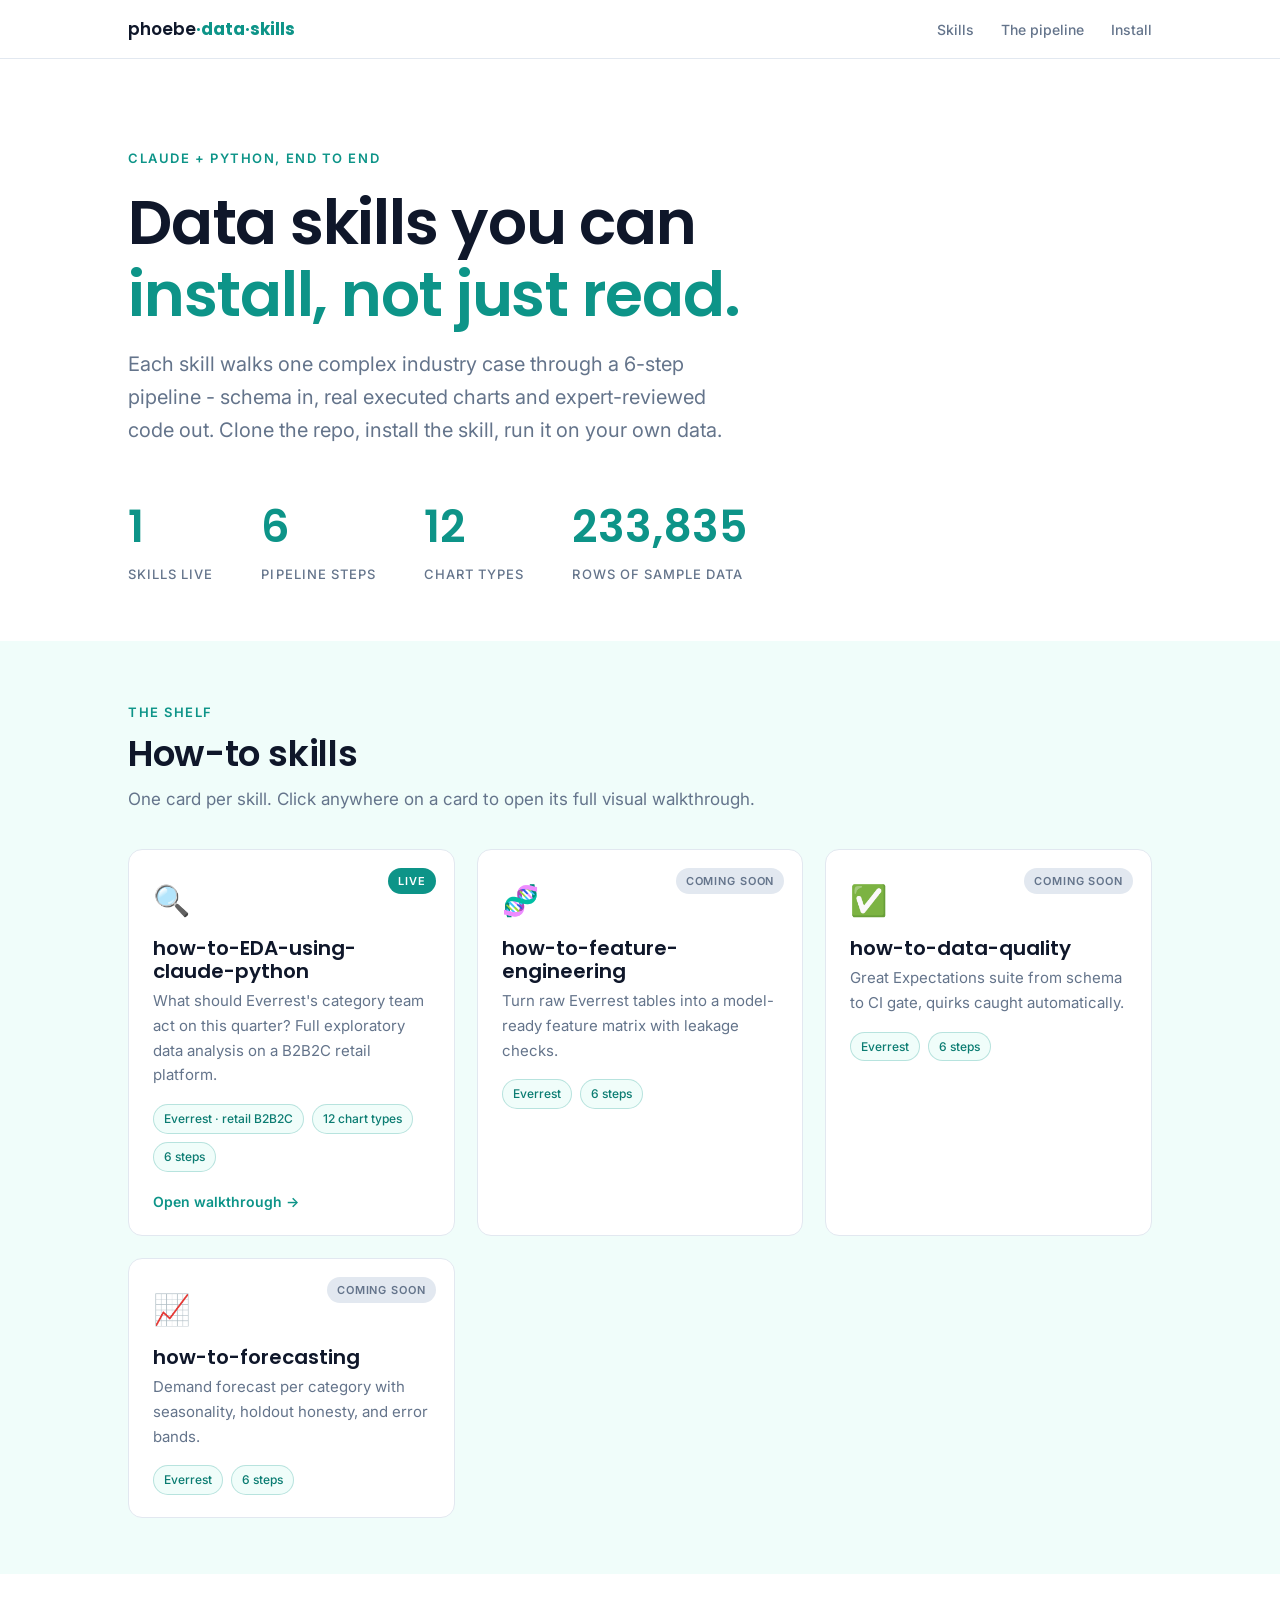
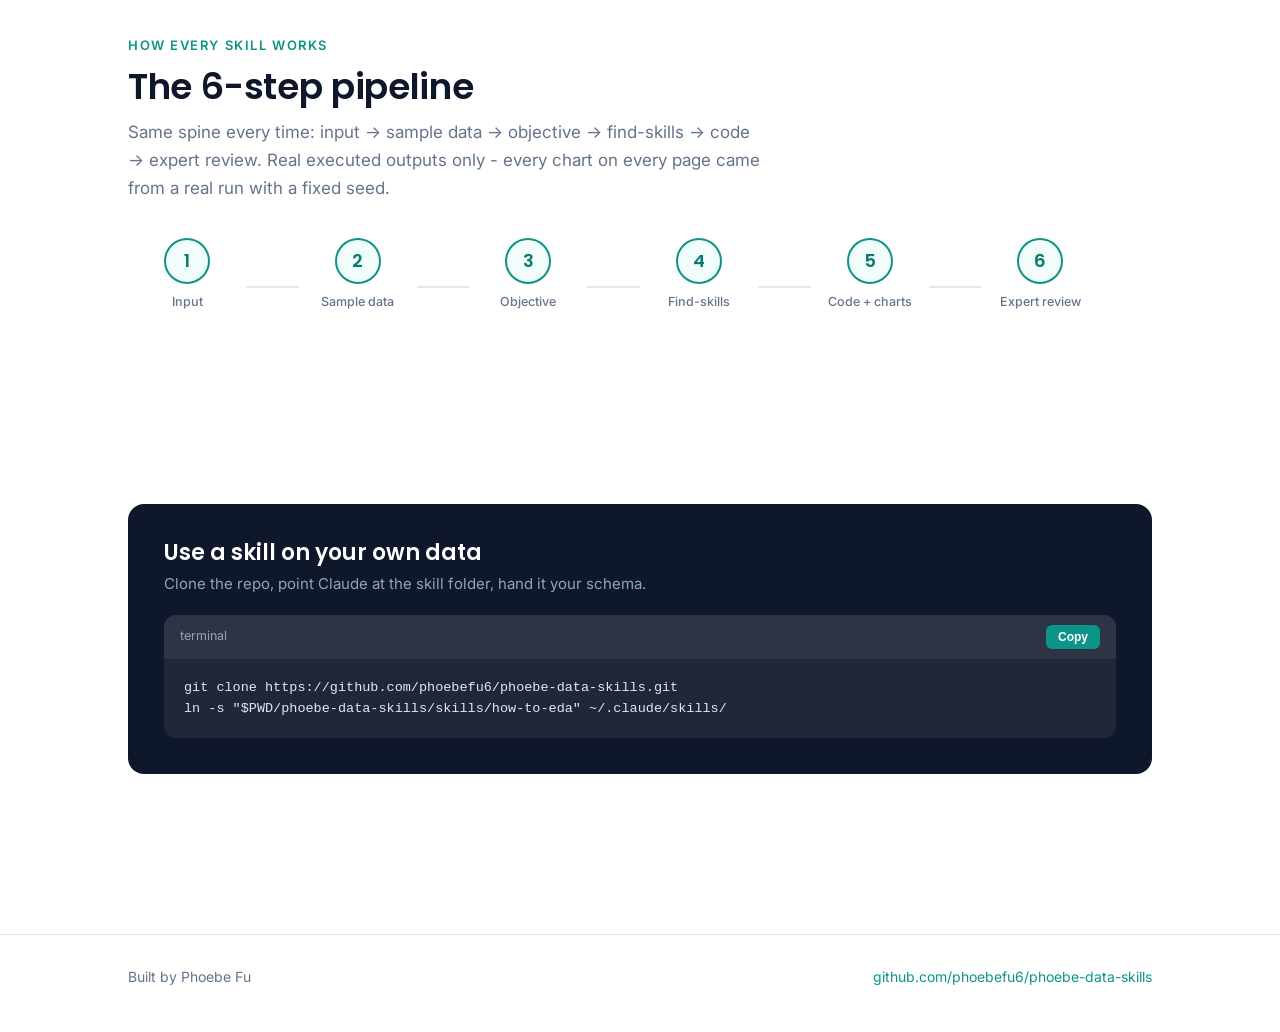
==== docs/index.html @ 4ee07aab "Mentor room stays private: Step 6 now an anonymous 5-agent expert-review panel (10yr+ data/insights/" ====
<!DOCTYPE html>
<html lang="en">
<head>
<meta charset="UTF-8">
<meta name="viewport" content="width=device-width, initial-scale=1.0">
<meta name="robots" content="noindex">
<title>Phoebe's Data Skills</title>
<link rel="preconnect" href="https://fonts.googleapis.com">
<link href="https://fonts.googleapis.com/css2?family=Poppins:wght@500;600&family=Inter:wght@400;500;600&display=swap" rel="stylesheet">
<link rel="stylesheet" href="assets/style.css">
</head>
<body>
<div class="progress"></div>
<header class="topbar">
  <div class="wrap">
    <div class="brand">phoebe<b>·data·skills</b></div>
    <nav>
      <a href="#skills">Skills</a>
      <a href="#pipeline">The pipeline</a>
      <a href="#install">Install</a>
    </nav>
  </div>
</header>

<section class="hero">
  <div class="wrap">
    <span class="kicker">Claude + Python, end to end</span>
    <h1>Data skills you can<br><span class="tealline">install, not just read.</span></h1>
    <p class="lede">Each skill walks one complex industry case through a 6-step pipeline - schema in, real executed charts and expert-reviewed code out. Clone the repo, install the skill, run it on your own data.</p>
    <div class="stats">
      <div class="stat"><div class="n num" data-count="1">0</div><div class="l">Skills live</div></div>
      <div class="stat"><div class="n num" data-count="6">0</div><div class="l">Pipeline steps</div></div>
      <div class="stat"><div class="n num" data-count="12">0</div><div class="l">Chart types</div></div>
      <div class="stat"><div class="n num" data-count="233835">0</div><div class="l">Rows of sample data</div></div>
    </div>
  </div>
</section>

<section class="section tinted" id="skills">
  <div class="wrap">
    <span class="sec-kicker">The shelf</span>
    <h2 class="sec-title">How-to skills</h2>
    <p class="sec-sub">One card per skill. Click anywhere on a card to open its full visual walkthrough.</p>
    <div class="card-grid">

      <a class="skill-card reveal" href="how-to-eda-using-claude-python/">
        <span class="status live">Live</span>
        <div class="emoji">🔍</div>
        <h3>how-to-EDA-using-claude-python</h3>
        <p class="obj">What should Everrest's category team act on this quarter? Full exploratory data analysis on a B2B2C retail platform.</p>
        <div class="chiprow">
          <span class="chip">Everrest · retail B2B2C</span>
          <span class="chip">12 chart types</span>
          <span class="chip">6 steps</span>
        </div>
        <div class="go">Open walkthrough →</div>
      </a>

      <div class="skill-card soon reveal">
        <span class="status soon">Coming soon</span>
        <div class="emoji">🧬</div>
        <h3>how-to-feature-engineering</h3>
        <p class="obj">Turn raw Everrest tables into a model-ready feature matrix with leakage checks.</p>
        <div class="chiprow"><span class="chip">Everrest</span><span class="chip">6 steps</span></div>
      </div>

      <div class="skill-card soon reveal">
        <span class="status soon">Coming soon</span>
        <div class="emoji">✅</div>
        <h3>how-to-data-quality</h3>
        <p class="obj">Great Expectations suite from schema to CI gate, quirks caught automatically.</p>
        <div class="chiprow"><span class="chip">Everrest</span><span class="chip">6 steps</span></div>
      </div>

      <div class="skill-card soon reveal">
        <span class="status soon">Coming soon</span>
        <div class="emoji">📈</div>
        <h3>how-to-forecasting</h3>
        <p class="obj">Demand forecast per category with seasonality, holdout honesty, and error bands.</p>
        <div class="chiprow"><span class="chip">Everrest</span><span class="chip">6 steps</span></div>
      </div>

    </div>
  </div>
</section>

<section class="section" id="pipeline">
  <div class="wrap">
    <span class="sec-kicker">How every skill works</span>
    <h2 class="sec-title">The 6-step pipeline</h2>
    <p class="sec-sub">Same spine every time: input → sample data → objective → find-skills → code → expert review. Real executed outputs only - every chart on every page came from a real run with a fixed seed.</p>
    <div class="rail" style="margin-top:36px">
      <div class="rail-step"><div class="rail-node"><div class="rail-circle">1</div><div class="rail-label">Input</div></div><div class="rail-connector"></div></div>
      <div class="rail-step"><div class="rail-node"><div class="rail-circle">2</div><div class="rail-label">Sample data</div></div><div class="rail-connector"></div></div>
      <div class="rail-step"><div class="rail-node"><div class="rail-circle">3</div><div class="rail-label">Objective</div></div><div class="rail-connector"></div></div>
      <div class="rail-step"><div class="rail-node"><div class="rail-circle">4</div><div class="rail-label">Find-skills</div></div><div class="rail-connector"></div></div>
      <div class="rail-step"><div class="rail-node"><div class="rail-circle">5</div><div class="rail-label">Code + charts</div></div><div class="rail-connector"></div></div>
      <div class="rail-step"><div class="rail-node"><div class="rail-circle">6</div><div class="rail-label">Expert review</div></div></div>
    </div>
  </div>
</section>

<section class="section" id="install">
  <div class="wrap">
    <div class="install">
      <h3>Use a skill on your own data</h3>
      <p>Clone the repo, point Claude at the skill folder, hand it your schema.</p>
      <div class="code-card">
        <div class="code-head"><span>terminal</span><button class="copy-btn">Copy</button></div>
        <pre>git clone https://github.com/phoebefu6/phoebe-data-skills.git
ln -s "$PWD/phoebe-data-skills/skills/how-to-eda" ~/.claude/skills/</pre>
      </div>
    </div>
  </div>
</section>

<footer>
  <div class="wrap">
    <span>Built by Phoebe Fu</span>
    <span><a href="https://github.com/phoebefu6/phoebe-data-skills">github.com/phoebefu6/phoebe-data-skills</a></span>
  </div>
</footer>
<script src="assets/app.js"></script>
</body>
</html>
---- docs/assets/style.css ----
/* phoebe-data-skills - Steel teal outfit (flat magazine, design.md constitution) */
:root {
  --accent: #0D9488;
  --accent-dark: #0B7C72;
  --ink: #0F172A;
  --tint: #F0FDFA;
  --highlight: #38BDF8;
  --paper: #FFFFFF;
  --hairline: #E2E8F0;
  --muted: #64748B;
}
* { margin: 0; padding: 0; box-sizing: border-box; }
html { scroll-behavior: smooth; }
body {
  font-family: 'Inter', -apple-system, sans-serif;
  font-size: 17px; line-height: 1.65;
  color: var(--ink); background: var(--paper);
}
h1, h2, h3, .display { font-family: 'Poppins', 'Inter', sans-serif; font-weight: 600; line-height: 1.15; }
.num { font-variant-numeric: tabular-nums; }
a { color: var(--accent); text-decoration: none; }
.wrap { max-width: 1080px; margin: 0 auto; padding: 0 28px; }

/* ---------- top bar ---------- */
.topbar {
  position: sticky; top: 0; z-index: 50;
  background: rgba(255,255,255,.92); backdrop-filter: blur(8px);
  border-bottom: 1px solid var(--hairline);
}
.topbar .wrap { display: flex; align-items: center; justify-content: space-between; height: 58px; }
.brand { font-family: 'Poppins'; font-weight: 600; font-size: 17px; color: var(--ink); }
.brand b { color: var(--accent); }
.topbar nav a { font-size: 14px; font-weight: 500; color: var(--muted); margin-left: 22px; }
.topbar nav a:hover { color: var(--accent); }

/* reading progress */
.progress { position: fixed; top: 0; left: 0; height: 3px; background: var(--accent); width: 0; z-index: 60; }

/* ---------- hero ---------- */
.hero { padding: 84px 0 56px; }
.hero .kicker {
  display: inline-block; font-size: 13px; font-weight: 600; letter-spacing: .12em;
  text-transform: uppercase; color: var(--accent); margin-bottom: 18px;
}
.hero h1 { font-size: clamp(38px, 6vw, 62px); letter-spacing: -.02em; }
.hero h1 .tealline { color: var(--accent); }
.hero p.lede { font-size: 20px; color: var(--muted); max-width: 620px; margin-top: 18px; }
.stats { display: flex; gap: 48px; margin-top: 44px; flex-wrap: wrap; }
.stat .n { font-family: 'Poppins'; font-size: 44px; font-weight: 600; color: var(--accent); font-variant-numeric: tabular-nums; }
.stat .l { font-size: 13px; font-weight: 500; color: var(--muted); text-transform: uppercase; letter-spacing: .08em; }

/* ---------- section headers ---------- */
.section { padding: 56px 0; }
.section.tinted { background: var(--tint); }
.sec-kicker { font-size: 13px; font-weight: 600; letter-spacing: .12em; text-transform: uppercase; color: var(--accent); }
.sec-title { font-size: clamp(26px, 3.4vw, 36px); margin-top: 8px; letter-spacing: -.01em; }
.sec-sub { color: var(--muted); margin-top: 10px; max-width: 640px; }

/* ---------- skill card grid (homepage) ---------- */
.card-grid { display: grid; grid-template-columns: repeat(auto-fill, minmax(300px, 1fr)); gap: 22px; margin-top: 36px; }
a.skill-card, .skill-card {
  display: block; position: relative; border: 1px solid var(--hairline); border-radius: 14px;
  padding: 26px 24px 22px; background: var(--paper); color: var(--ink);
  transition: transform .18s ease, box-shadow .18s ease, border-color .18s ease;
}
a.skill-card:hover { transform: translateY(-4px); box-shadow: 0 14px 34px rgba(13,148,136,.14); border-color: var(--accent); }
.skill-card .emoji { font-size: 30px; }
.skill-card h3 { font-size: 20px; margin-top: 12px; }
.skill-card .obj { font-size: 15px; color: var(--muted); margin-top: 6px; min-height: 44px; }
.chiprow { display: flex; flex-wrap: wrap; gap: 8px; margin-top: 16px; }
.chip {
  font-size: 12px; font-weight: 500; padding: 4px 10px; border-radius: 999px;
  background: var(--tint); color: var(--accent-dark); border: 1px solid rgba(13,148,136,.25);
}
.status { position: absolute; top: 18px; right: 18px; font-size: 11px; font-weight: 600; letter-spacing: .08em; text-transform: uppercase; padding: 4px 10px; border-radius: 999px; }
.status.live { background: var(--accent); color: #fff; }
.status.soon { background: var(--hairline); color: var(--muted); }
.skill-card.soon { opacity: .62; }
.skill-card .go { margin-top: 18px; font-size: 14px; font-weight: 600; color: var(--accent); }

/* ---------- pipeline rail (skill page) ---------- */
.rail { display: flex; align-items: flex-start; gap: 0; margin: 40px 0 8px; overflow-x: auto; padding-bottom: 8px; }
.rail-step { display: flex; align-items: center; flex: 1; min-width: 118px; }
.rail-node { text-align: center; flex-shrink: 0; width: 118px; }
.rail-node a { display: block; color: var(--ink); }
.rail-circle {
  width: 46px; height: 46px; border-radius: 50%; margin: 0 auto;
  display: flex; align-items: center; justify-content: center;
  font-family: 'Poppins'; font-weight: 600; font-size: 18px;
  background: var(--tint); color: var(--accent-dark); border: 2px solid var(--accent);
  transition: background .15s, color .15s;
}
.rail-node a:hover .rail-circle, .rail-node.active .rail-circle { background: var(--accent); color: #fff; }
.rail-label { font-size: 12.5px; font-weight: 500; color: var(--muted); margin-top: 8px; }
.rail-connector { flex: 1; height: 2px; background: var(--hairline); margin-top: 23px; min-width: 14px; }

/* ---------- step sections ---------- */
.step-section { position: relative; padding: 64px 0 56px; border-top: 1px solid var(--hairline); }
.step-ghost {
  position: absolute; top: 26px; right: 0; font-family: 'Poppins'; font-weight: 600;
  font-size: clamp(90px, 14vw, 170px); line-height: 1; color: var(--tint);
  -webkit-text-stroke: 1px rgba(13,148,136,.18); user-select: none; pointer-events: none;
}
.step-tag { font-size: 13px; font-weight: 600; letter-spacing: .12em; text-transform: uppercase; color: var(--accent); }
.step-title { font-size: clamp(24px, 3vw, 32px); margin-top: 6px; }
.step-body { margin-top: 16px; max-width: 680px; color: var(--ink); }

/* schema table cards */
.tbl-grid { display: grid; grid-template-columns: repeat(auto-fill, minmax(240px, 1fr)); gap: 16px; margin-top: 28px; }
.tbl-card { border: 1px solid var(--hairline); border-radius: 12px; overflow: hidden; background: var(--paper); }
.tbl-card .tbl-name { background: var(--ink); color: #fff; font-family: 'Poppins'; font-size: 14px; font-weight: 500; padding: 10px 14px; }
.tbl-card .tbl-name .cnt { color: var(--highlight); font-variant-numeric: tabular-nums; float: right; font-family: 'Inter'; }
.tbl-card ul { list-style: none; padding: 10px 14px; font-size: 13.5px; color: var(--muted); }
.tbl-card li { padding: 3px 0; }
.tbl-card li b { color: var(--ink); font-weight: 500; }

/* code blocks */
.code-card { position: relative; background: var(--ink); border-radius: 12px; margin-top: 24px; overflow: hidden; }
.code-card .code-head { display: flex; justify-content: space-between; align-items: center; padding: 10px 16px; background: rgba(255,255,255,.06); color: #94A3B8; font-size: 12.5px; font-family: 'Inter'; }
.code-card .copy-btn { background: var(--accent); color: #fff; border: 0; border-radius: 6px; font-size: 12px; font-weight: 600; padding: 5px 12px; cursor: pointer; }
.code-card pre { padding: 18px 20px; overflow-x: auto; color: #E2E8F0; font-size: 13.5px; line-height: 1.6; font-family: 'SF Mono', Menlo, monospace; }
.code-card .c-comment { color: #64748B; } .code-card .c-str { color: #7DD3FC; } .code-card .c-kw { color: #5EEAD4; }

/* quirk / spotlight cards */
.quirk-grid { display: grid; grid-template-columns: repeat(auto-fill, minmax(220px, 1fr)); gap: 14px; margin-top: 26px; }
.quirk { border-left: 4px solid var(--highlight); background: var(--tint); border-radius: 0 10px 10px 0; padding: 14px 16px; }
.quirk b { font-size: 14.5px; display: block; }
.quirk span { font-size: 13px; color: var(--muted); }

/* objective banner */
.objective-banner { background: var(--ink); color: #fff; border-radius: 14px; padding: 30px 32px; margin-top: 26px; }
.objective-banner .q { font-family: 'Poppins'; font-size: clamp(19px, 2.4vw, 24px); font-weight: 500; }
.objective-banner .q em { color: var(--highlight); font-style: normal; }
.subq { list-style: none; margin-top: 22px; }
.subq li { padding: 8px 0 8px 34px; position: relative; font-size: 15px; color: #CBD5E1; border-top: 1px solid rgba(255,255,255,.08); }
.subq li::before { content: '→'; position: absolute; left: 6px; color: var(--accent); font-weight: 600; }

/* toolbox cards */
.tool-grid { display: grid; grid-template-columns: repeat(auto-fill, minmax(250px, 1fr)); gap: 16px; margin-top: 28px; }
.tool-card { border: 1px solid var(--hairline); border-radius: 12px; padding: 18px 18px 16px; background: var(--paper); }
.tool-card .t-kind { font-size: 11px; font-weight: 600; text-transform: uppercase; letter-spacing: .08em; color: var(--highlight); }
.tool-card h4 { font-size: 16px; margin-top: 6px; }
.tool-card p { font-size: 13.5px; color: var(--muted); margin-top: 6px; }

/* chart gallery */
.chart-grid { display: grid; grid-template-columns: repeat(auto-fill, minmax(320px, 1fr)); gap: 20px; margin-top: 28px; }
.chart-card { border: 1px solid var(--hairline); border-radius: 12px; overflow: hidden; background: var(--paper); }
.chart-card .ph { aspect-ratio: 16/10; background: repeating-linear-gradient(45deg, var(--tint), var(--tint) 12px, #fff 12px, #fff 24px); display: flex; align-items: center; justify-content: center; color: var(--accent-dark); font-size: 13px; font-weight: 500; }
.chart-card img { width: 100%; display: block; cursor: zoom-in; }
.chart-card .cap { padding: 12px 16px; font-size: 13.5px; color: var(--muted); border-top: 1px solid var(--hairline); }
.chart-card .cap b { color: var(--ink); }

/* caught scoreboard */
.caught { margin-top: 34px; border: 1px solid var(--hairline); border-radius: 12px; overflow: hidden; }
.caught table { width: 100%; border-collapse: collapse; font-size: 14px; }
.caught th { background: var(--tint); text-align: left; padding: 10px 16px; font-size: 12px; text-transform: uppercase; letter-spacing: .07em; color: var(--accent-dark); }
.caught td { padding: 10px 16px; border-top: 1px solid var(--hairline); }
.caught .ok { color: var(--accent); font-weight: 600; }

/* mentor panel */
.mentor-grid { display: grid; grid-template-columns: repeat(auto-fill, minmax(240px, 1fr)); gap: 16px; margin-top: 28px; }
.mentor-card { border: 1px solid var(--hairline); border-radius: 12px; padding: 20px; background: var(--paper); }
.mentor-card .m-name { font-family: 'Poppins'; font-weight: 600; font-size: 15px; }
.mentor-card .m-lens { font-size: 12px; color: var(--highlight); font-weight: 600; text-transform: uppercase; letter-spacing: .06em; }
.mentor-card p { font-size: 13.5px; color: var(--muted); margin-top: 10px; }
.mentor-card .m-fix { margin-top: 12px; font-size: 13px; background: var(--tint); border-radius: 8px; padding: 8px 12px; color: var(--accent-dark); }

/* install strip */
.install { background: var(--ink); color: #fff; border-radius: 16px; padding: 36px; margin: 64px 0; }
.install h3 { font-size: 22px; } .install p { color: #94A3B8; font-size: 15px; margin-top: 6px; }
.install .code-card { margin-top: 18px; background: rgba(255,255,255,.07); }

/* footer */
footer { border-top: 1px solid var(--hairline); padding: 30px 0 44px; margin-top: 40px; }
footer .wrap { display: flex; justify-content: space-between; flex-wrap: wrap; gap: 12px; font-size: 14px; color: var(--muted); }

/* reveal */
.reveal { opacity: 0; transform: translateY(18px); transition: opacity .5s ease, transform .5s ease; }
.reveal.in { opacity: 1; transform: none; }

@media (max-width: 640px) {
  .stats { gap: 28px; }
  .step-ghost { font-size: 84px; }
  .rail { justify-content: flex-start; }
}
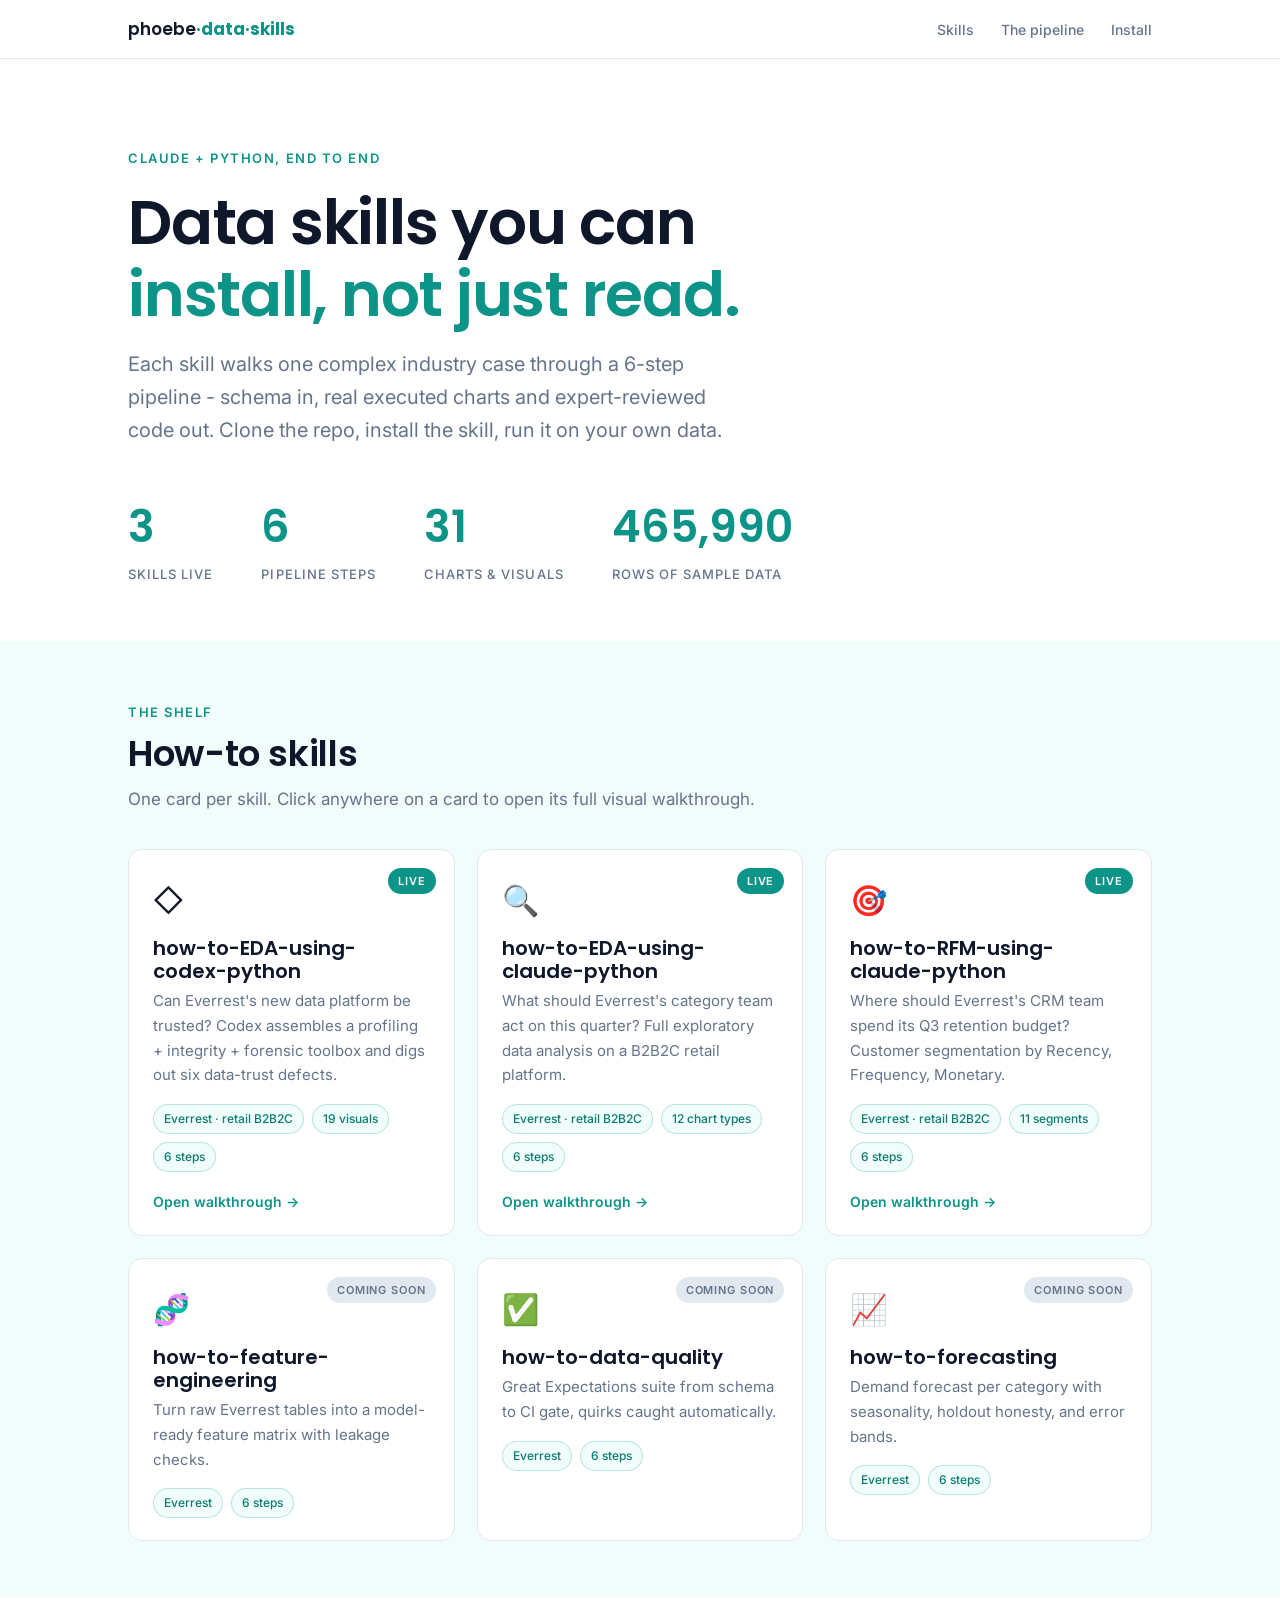
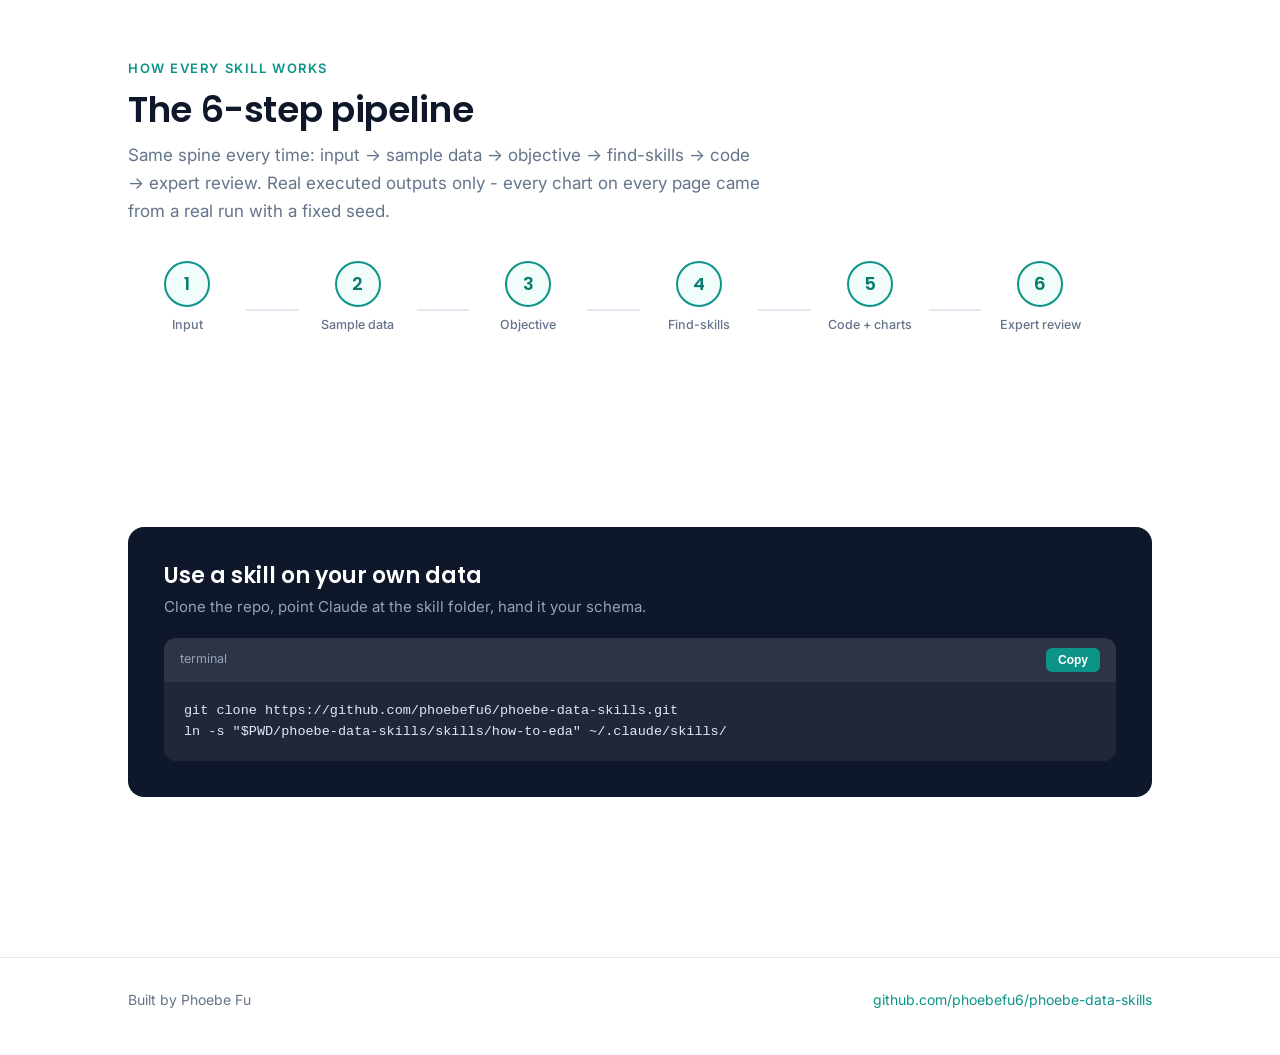
==== commit 620352ee: "Add how-to-EDA-using-codex-python (trust-first EDA sibling) + publish RFM page New skill: how-to-eda" ====
--- a/docs/index.html
+++ b/docs/index.html
@@ -28,10 +28,10 @@
     <h1>Data skills you can<br><span class="tealline">install, not just read.</span></h1>
     <p class="lede">Each skill walks one complex industry case through a 6-step pipeline - schema in, real executed charts and expert-reviewed code out. Clone the repo, install the skill, run it on your own data.</p>
     <div class="stats">
-      <div class="stat"><div class="n num" data-count="1">0</div><div class="l">Skills live</div></div>
+      <div class="stat"><div class="n num" data-count="3">0</div><div class="l">Skills live</div></div>
       <div class="stat"><div class="n num" data-count="6">0</div><div class="l">Pipeline steps</div></div>
-      <div class="stat"><div class="n num" data-count="12">0</div><div class="l">Chart types</div></div>
-      <div class="stat"><div class="n num" data-count="233835">0</div><div class="l">Rows of sample data</div></div>
+      <div class="stat"><div class="n num" data-count="31">0</div><div class="l">Charts &amp; visuals</div></div>
+      <div class="stat"><div class="n num" data-count="465990">0</div><div class="l">Rows of sample data</div></div>
     </div>
   </div>
 </section>
@@ -43,6 +43,19 @@
     <p class="sec-sub">One card per skill. Click anywhere on a card to open its full visual walkthrough.</p>
     <div class="card-grid">
 
+      <a class="skill-card reveal" href="how-to-eda-using-codex-python/">
+        <span class="status live">Live</span>
+        <div class="emoji">◇</div>
+        <h3>how-to-EDA-using-codex-python</h3>
+        <p class="obj">Can Everrest's new data platform be trusted? Codex assembles a profiling + integrity + forensic toolbox and digs out six data-trust defects.</p>
+        <div class="chiprow">
+          <span class="chip">Everrest · retail B2B2C</span>
+          <span class="chip">19 visuals</span>
+          <span class="chip">6 steps</span>
+        </div>
+        <div class="go">Open walkthrough →</div>
+      </a>
+
       <a class="skill-card reveal" href="how-to-eda-using-claude-python/">
         <span class="status live">Live</span>
         <div class="emoji">🔍</div>
@@ -51,6 +64,19 @@
         <div class="chiprow">
           <span class="chip">Everrest · retail B2B2C</span>
           <span class="chip">12 chart types</span>
+          <span class="chip">6 steps</span>
+        </div>
+        <div class="go">Open walkthrough →</div>
+      </a>
+
+      <a class="skill-card reveal" href="how-to-rfm-using-claude-python/">
+        <span class="status live">Live</span>
+        <div class="emoji">🎯</div>
+        <h3>how-to-RFM-using-claude-python</h3>
+        <p class="obj">Where should Everrest's CRM team spend its Q3 retention budget? Customer segmentation by Recency, Frequency, Monetary.</p>
+        <div class="chiprow">
+          <span class="chip">Everrest · retail B2B2C</span>
+          <span class="chip">11 segments</span>
           <span class="chip">6 steps</span>
         </div>
         <div class="go">Open walkthrough →</div>
--- a/docs/assets/style.css
+++ b/docs/assets/style.css
@@ -142,6 +142,22 @@
 .tool-card h4 { font-size: 16px; margin-top: 6px; }
 .tool-card p { font-size: 13.5px; color: var(--muted); margin-top: 6px; }
 
+/* code-link band - one-click to the real files on GitHub */
+.codelinks { display: flex; flex-wrap: wrap; gap: 12px; margin-top: 26px; align-items: center; }
+.codelinks .cl-label { font-size: 13px; font-weight: 600; color: var(--ink); margin-right: 4px; }
+a.cl-btn {
+  display: inline-flex; align-items: center; gap: 8px;
+  font-size: 13.5px; font-weight: 600; padding: 9px 16px; border-radius: 8px;
+  background: var(--accent); color: #fff; border: 1px solid var(--accent);
+  transition: background .15s, transform .15s;
+}
+a.cl-btn:hover { background: var(--accent-dark); transform: translateY(-1px); }
+a.cl-btn.ghost { background: var(--paper); color: var(--accent-dark); }
+a.cl-btn.ghost:hover { background: var(--tint); }
+a.cl-btn .gh { font-size: 15px; }
+.code-card .code-head a { color: var(--highlight); font-weight: 600; }
+.code-card .code-head a:hover { text-decoration: underline; }
+
 /* chart gallery */
 .chart-grid { display: grid; grid-template-columns: repeat(auto-fill, minmax(320px, 1fr)); gap: 20px; margin-top: 28px; }
 .chart-card { border: 1px solid var(--hairline); border-radius: 12px; overflow: hidden; background: var(--paper); }
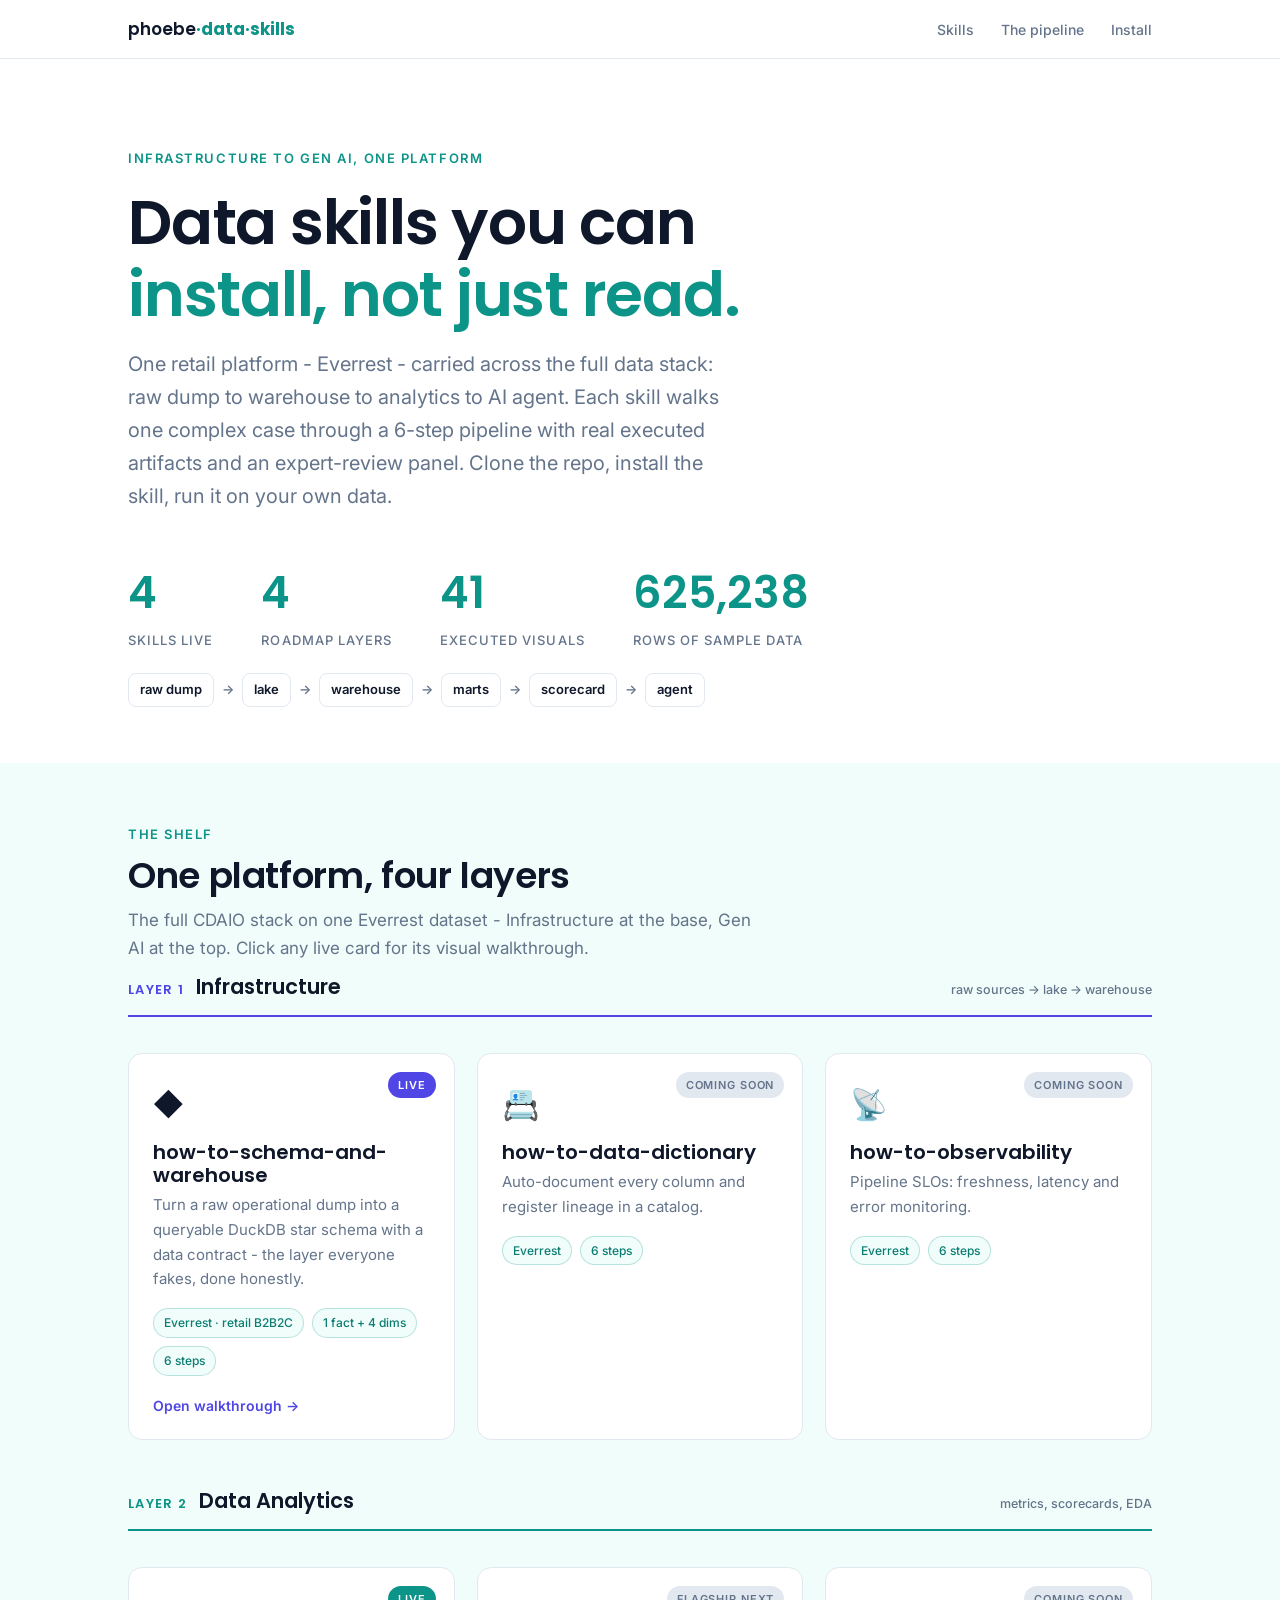
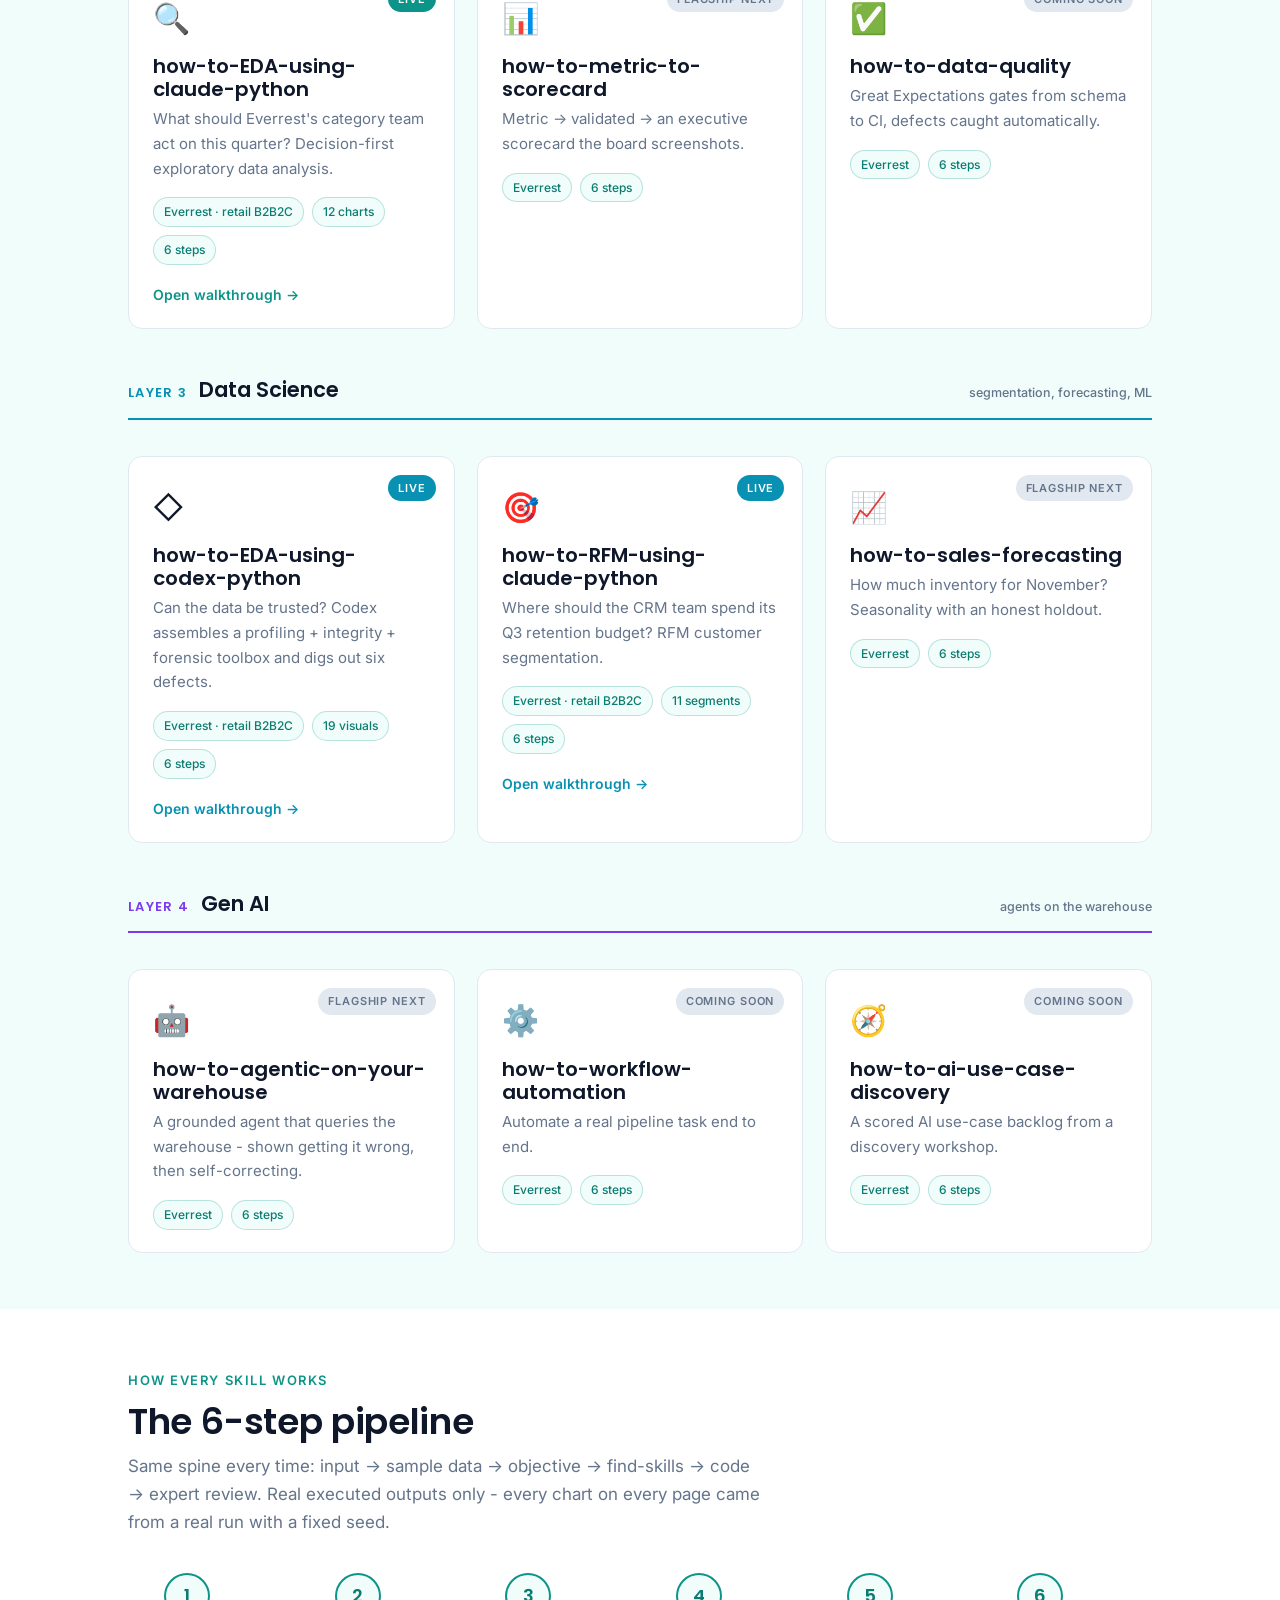
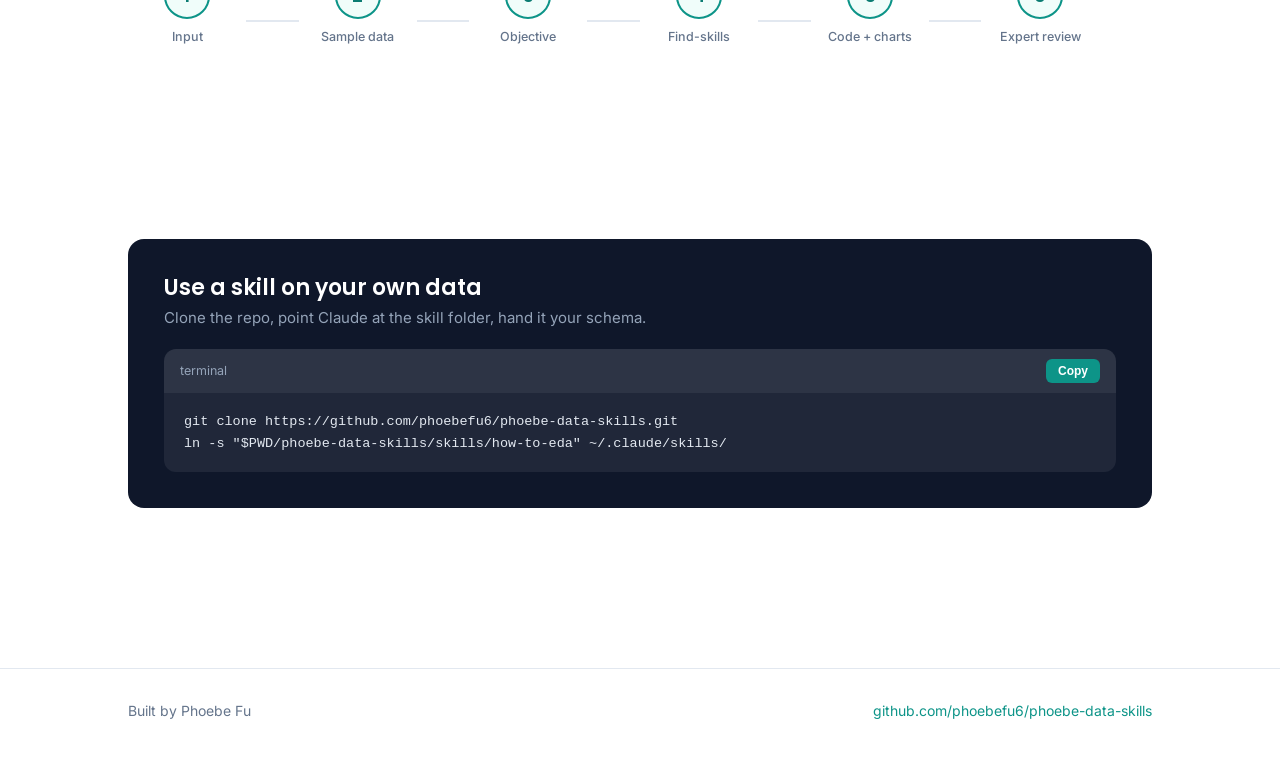
==== commit a50d352c: "Add flagship #1: how-to-schema-and-warehouse (Infrastructure layer) + 4-layer homepage First infrast" ====
--- a/docs/index.html
+++ b/docs/index.html
@@ -8,6 +8,20 @@
 <link rel="preconnect" href="https://fonts.googleapis.com">
 <link href="https://fonts.googleapis.com/css2?family=Poppins:wght@500;600&family=Inter:wght@400;500;600&display=swap" rel="stylesheet">
 <link rel="stylesheet" href="assets/style.css">
+<style>
+  .layer-band{margin-top:44px}
+  .layer-band:first-of-type{margin-top:8px}
+  .layer-head{display:flex;align-items:baseline;gap:12px;margin-bottom:16px;
+    padding-bottom:10px;border-bottom:2px solid var(--accent)}
+  .layer-num{font-family:'Poppins';font-weight:600;font-size:13px;color:var(--accent);
+    letter-spacing:.1em}
+  .layer-name{font-family:'Poppins';font-weight:600;font-size:21px;color:var(--ink)}
+  .layer-tag{font-size:12.5px;color:var(--muted);font-weight:500;margin-left:auto}
+  .lineage-ribbon{display:flex;flex-wrap:wrap;gap:8px;align-items:center;margin:22px 0 0;
+    font-family:'Inter';font-size:13px;font-weight:600;color:var(--muted)}
+  .lineage-ribbon span{background:#fff;border:1px solid var(--hairline);
+    border-radius:8px;padding:5px 11px;color:var(--ink)}
+</style>
 </head>
 <body>
 <div class="progress"></div>
@@ -24,14 +38,17 @@
 
 <section class="hero">
   <div class="wrap">
-    <span class="kicker">Claude + Python, end to end</span>
+    <span class="kicker">Infrastructure to Gen AI, one platform</span>
     <h1>Data skills you can<br><span class="tealline">install, not just read.</span></h1>
-    <p class="lede">Each skill walks one complex industry case through a 6-step pipeline - schema in, real executed charts and expert-reviewed code out. Clone the repo, install the skill, run it on your own data.</p>
+    <p class="lede">One retail platform - Everrest - carried across the full data stack: raw dump to warehouse to analytics to AI agent. Each skill walks one complex case through a 6-step pipeline with real executed artifacts and an expert-review panel. Clone the repo, install the skill, run it on your own data.</p>
     <div class="stats">
-      <div class="stat"><div class="n num" data-count="3">0</div><div class="l">Skills live</div></div>
-      <div class="stat"><div class="n num" data-count="6">0</div><div class="l">Pipeline steps</div></div>
-      <div class="stat"><div class="n num" data-count="31">0</div><div class="l">Charts &amp; visuals</div></div>
-      <div class="stat"><div class="n num" data-count="465990">0</div><div class="l">Rows of sample data</div></div>
+      <div class="stat"><div class="n num" data-count="4">0</div><div class="l">Skills live</div></div>
+      <div class="stat"><div class="n num" data-count="4">0</div><div class="l">Roadmap layers</div></div>
+      <div class="stat"><div class="n num" data-count="41">0</div><div class="l">Executed visuals</div></div>
+      <div class="stat"><div class="n num" data-count="625238">0</div><div class="l">Rows of sample data</div></div>
+    </div>
+    <div class="lineage-ribbon">
+      <span>raw dump</span>→<span>lake</span>→<span>warehouse</span>→<span>marts</span>→<span>scorecard</span>→<span>agent</span>
     </div>
   </div>
 </section>
@@ -39,74 +56,89 @@
 <section class="section tinted" id="skills">
   <div class="wrap">
     <span class="sec-kicker">The shelf</span>
-    <h2 class="sec-title">How-to skills</h2>
-    <p class="sec-sub">One card per skill. Click anywhere on a card to open its full visual walkthrough.</p>
-    <div class="card-grid">
+    <h2 class="sec-title">One platform, four layers</h2>
+    <p class="sec-sub">The full CDAIO stack on one Everrest dataset - Infrastructure at the base, Gen AI at the top. Click any live card for its visual walkthrough.</p>
 
-      <a class="skill-card reveal" href="how-to-eda-using-codex-python/">
-        <span class="status live">Live</span>
-        <div class="emoji">◇</div>
-        <h3>how-to-EDA-using-codex-python</h3>
-        <p class="obj">Can Everrest's new data platform be trusted? Codex assembles a profiling + integrity + forensic toolbox and digs out six data-trust defects.</p>
-        <div class="chiprow">
-          <span class="chip">Everrest · retail B2B2C</span>
-          <span class="chip">19 visuals</span>
-          <span class="chip">6 steps</span>
-        </div>
-        <div class="go">Open walkthrough →</div>
-      </a>
+    <!-- LAYER 1: INFRASTRUCTURE -->
+    <div class="layer-band">
+      <div class="layer-head" style="--accent:#4F46E5">
+        <span class="layer-num">LAYER 1</span><span class="layer-name">Infrastructure</span>
+        <span class="layer-tag">raw sources → lake → warehouse</span>
+      </div>
+      <div class="card-grid" style="--accent:#4F46E5">
+        <a class="skill-card reveal" href="how-to-schema-and-warehouse/">
+          <span class="status live">Live</span>
+          <div class="emoji">◆</div>
+          <h3>how-to-schema-and-warehouse</h3>
+          <p class="obj">Turn a raw operational dump into a queryable DuckDB star schema with a data contract - the layer everyone fakes, done honestly.</p>
+          <div class="chiprow"><span class="chip">Everrest · retail B2B2C</span><span class="chip">1 fact + 4 dims</span><span class="chip">6 steps</span></div>
+          <div class="go">Open walkthrough →</div>
+        </a>
+        <div class="skill-card soon reveal"><span class="status soon">Coming soon</span><div class="emoji">📇</div><h3>how-to-data-dictionary</h3><p class="obj">Auto-document every column and register lineage in a catalog.</p><div class="chiprow"><span class="chip">Everrest</span><span class="chip">6 steps</span></div></div>
+        <div class="skill-card soon reveal"><span class="status soon">Coming soon</span><div class="emoji">📡</div><h3>how-to-observability</h3><p class="obj">Pipeline SLOs: freshness, latency and error monitoring.</p><div class="chiprow"><span class="chip">Everrest</span><span class="chip">6 steps</span></div></div>
+      </div>
+    </div>
 
-      <a class="skill-card reveal" href="how-to-eda-using-claude-python/">
-        <span class="status live">Live</span>
-        <div class="emoji">🔍</div>
-        <h3>how-to-EDA-using-claude-python</h3>
-        <p class="obj">What should Everrest's category team act on this quarter? Full exploratory data analysis on a B2B2C retail platform.</p>
-        <div class="chiprow">
-          <span class="chip">Everrest · retail B2B2C</span>
-          <span class="chip">12 chart types</span>
-          <span class="chip">6 steps</span>
-        </div>
-        <div class="go">Open walkthrough →</div>
-      </a>
+    <!-- LAYER 2: DATA ANALYTICS -->
+    <div class="layer-band">
+      <div class="layer-head" style="--accent:#0D9488">
+        <span class="layer-num">LAYER 2</span><span class="layer-name">Data Analytics</span>
+        <span class="layer-tag">metrics, scorecards, EDA</span>
+      </div>
+      <div class="card-grid" style="--accent:#0D9488">
+        <a class="skill-card reveal" href="how-to-eda-using-claude-python/">
+          <span class="status live">Live</span>
+          <div class="emoji">🔍</div>
+          <h3>how-to-EDA-using-claude-python</h3>
+          <p class="obj">What should Everrest's category team act on this quarter? Decision-first exploratory data analysis.</p>
+          <div class="chiprow"><span class="chip">Everrest · retail B2B2C</span><span class="chip">12 charts</span><span class="chip">6 steps</span></div>
+          <div class="go">Open walkthrough →</div>
+        </a>
+        <div class="skill-card soon reveal"><span class="status soon">Flagship next</span><div class="emoji">📊</div><h3>how-to-metric-to-scorecard</h3><p class="obj">Metric → validated → an executive scorecard the board screenshots.</p><div class="chiprow"><span class="chip">Everrest</span><span class="chip">6 steps</span></div></div>
+        <div class="skill-card soon reveal"><span class="status soon">Coming soon</span><div class="emoji">✅</div><h3>how-to-data-quality</h3><p class="obj">Great Expectations gates from schema to CI, defects caught automatically.</p><div class="chiprow"><span class="chip">Everrest</span><span class="chip">6 steps</span></div></div>
+      </div>
+    </div>
 
-      <a class="skill-card reveal" href="how-to-rfm-using-claude-python/">
-        <span class="status live">Live</span>
-        <div class="emoji">🎯</div>
-        <h3>how-to-RFM-using-claude-python</h3>
-        <p class="obj">Where should Everrest's CRM team spend its Q3 retention budget? Customer segmentation by Recency, Frequency, Monetary.</p>
-        <div class="chiprow">
-          <span class="chip">Everrest · retail B2B2C</span>
-          <span class="chip">11 segments</span>
-          <span class="chip">6 steps</span>
-        </div>
-        <div class="go">Open walkthrough →</div>
-      </a>
+    <!-- LAYER 3: DATA SCIENCE -->
+    <div class="layer-band">
+      <div class="layer-head" style="--accent:#0891B2">
+        <span class="layer-num">LAYER 3</span><span class="layer-name">Data Science</span>
+        <span class="layer-tag">segmentation, forecasting, ML</span>
+      </div>
+      <div class="card-grid" style="--accent:#0891B2">
+        <a class="skill-card reveal" href="how-to-eda-using-codex-python/">
+          <span class="status live">Live</span>
+          <div class="emoji">◇</div>
+          <h3>how-to-EDA-using-codex-python</h3>
+          <p class="obj">Can the data be trusted? Codex assembles a profiling + integrity + forensic toolbox and digs out six defects.</p>
+          <div class="chiprow"><span class="chip">Everrest · retail B2B2C</span><span class="chip">19 visuals</span><span class="chip">6 steps</span></div>
+          <div class="go">Open walkthrough →</div>
+        </a>
+        <a class="skill-card reveal" href="how-to-rfm-using-claude-python/">
+          <span class="status live">Live</span>
+          <div class="emoji">🎯</div>
+          <h3>how-to-RFM-using-claude-python</h3>
+          <p class="obj">Where should the CRM team spend its Q3 retention budget? RFM customer segmentation.</p>
+          <div class="chiprow"><span class="chip">Everrest · retail B2B2C</span><span class="chip">11 segments</span><span class="chip">6 steps</span></div>
+          <div class="go">Open walkthrough →</div>
+        </a>
+        <div class="skill-card soon reveal"><span class="status soon">Flagship next</span><div class="emoji">📈</div><h3>how-to-sales-forecasting</h3><p class="obj">How much inventory for November? Seasonality with an honest holdout.</p><div class="chiprow"><span class="chip">Everrest</span><span class="chip">6 steps</span></div></div>
+      </div>
+    </div>
 
-      <div class="skill-card soon reveal">
-        <span class="status soon">Coming soon</span>
-        <div class="emoji">🧬</div>
-        <h3>how-to-feature-engineering</h3>
-        <p class="obj">Turn raw Everrest tables into a model-ready feature matrix with leakage checks.</p>
-        <div class="chiprow"><span class="chip">Everrest</span><span class="chip">6 steps</span></div>
+    <!-- LAYER 4: GEN AI -->
+    <div class="layer-band">
+      <div class="layer-head" style="--accent:#7C3AED">
+        <span class="layer-num">LAYER 4</span><span class="layer-name">Gen AI</span>
+        <span class="layer-tag">agents on the warehouse</span>
       </div>
+      <div class="card-grid" style="--accent:#7C3AED">
+        <div class="skill-card soon reveal"><span class="status soon">Flagship next</span><div class="emoji">🤖</div><h3>how-to-agentic-on-your-warehouse</h3><p class="obj">A grounded agent that queries the warehouse - shown getting it wrong, then self-correcting.</p><div class="chiprow"><span class="chip">Everrest</span><span class="chip">6 steps</span></div></div>
+        <div class="skill-card soon reveal"><span class="status soon">Coming soon</span><div class="emoji">⚙️</div><h3>how-to-workflow-automation</h3><p class="obj">Automate a real pipeline task end to end.</p><div class="chiprow"><span class="chip">Everrest</span><span class="chip">6 steps</span></div></div>
+        <div class="skill-card soon reveal"><span class="status soon">Coming soon</span><div class="emoji">🧭</div><h3>how-to-ai-use-case-discovery</h3><p class="obj">A scored AI use-case backlog from a discovery workshop.</p><div class="chiprow"><span class="chip">Everrest</span><span class="chip">6 steps</span></div></div>
+      </div>
+    </div>
 
-      <div class="skill-card soon reveal">
-        <span class="status soon">Coming soon</span>
-        <div class="emoji">✅</div>
-        <h3>how-to-data-quality</h3>
-        <p class="obj">Great Expectations suite from schema to CI gate, quirks caught automatically.</p>
-        <div class="chiprow"><span class="chip">Everrest</span><span class="chip">6 steps</span></div>
-      </div>
-
-      <div class="skill-card soon reveal">
-        <span class="status soon">Coming soon</span>
-        <div class="emoji">📈</div>
-        <h3>how-to-forecasting</h3>
-        <p class="obj">Demand forecast per category with seasonality, holdout honesty, and error bands.</p>
-        <div class="chiprow"><span class="chip">Everrest</span><span class="chip">6 steps</span></div>
-      </div>
-
-    </div>
   </div>
 </section>
 
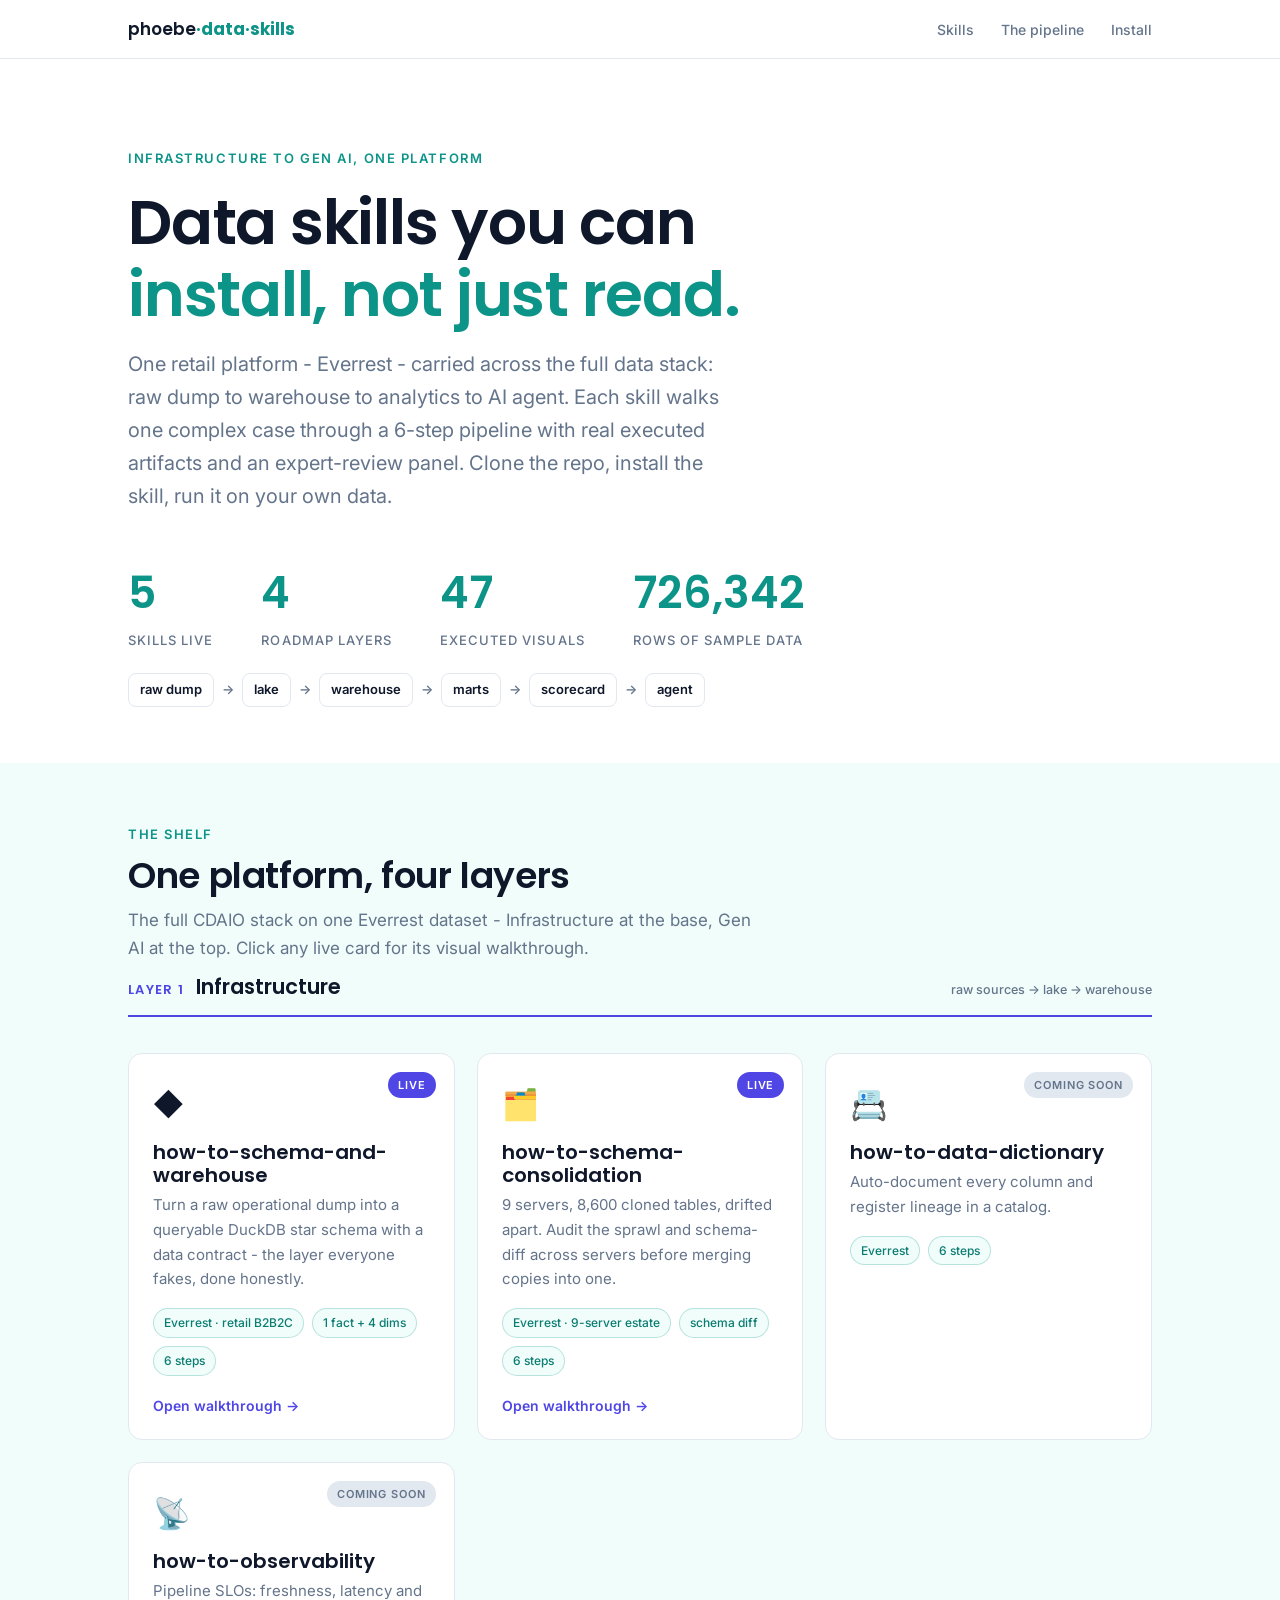
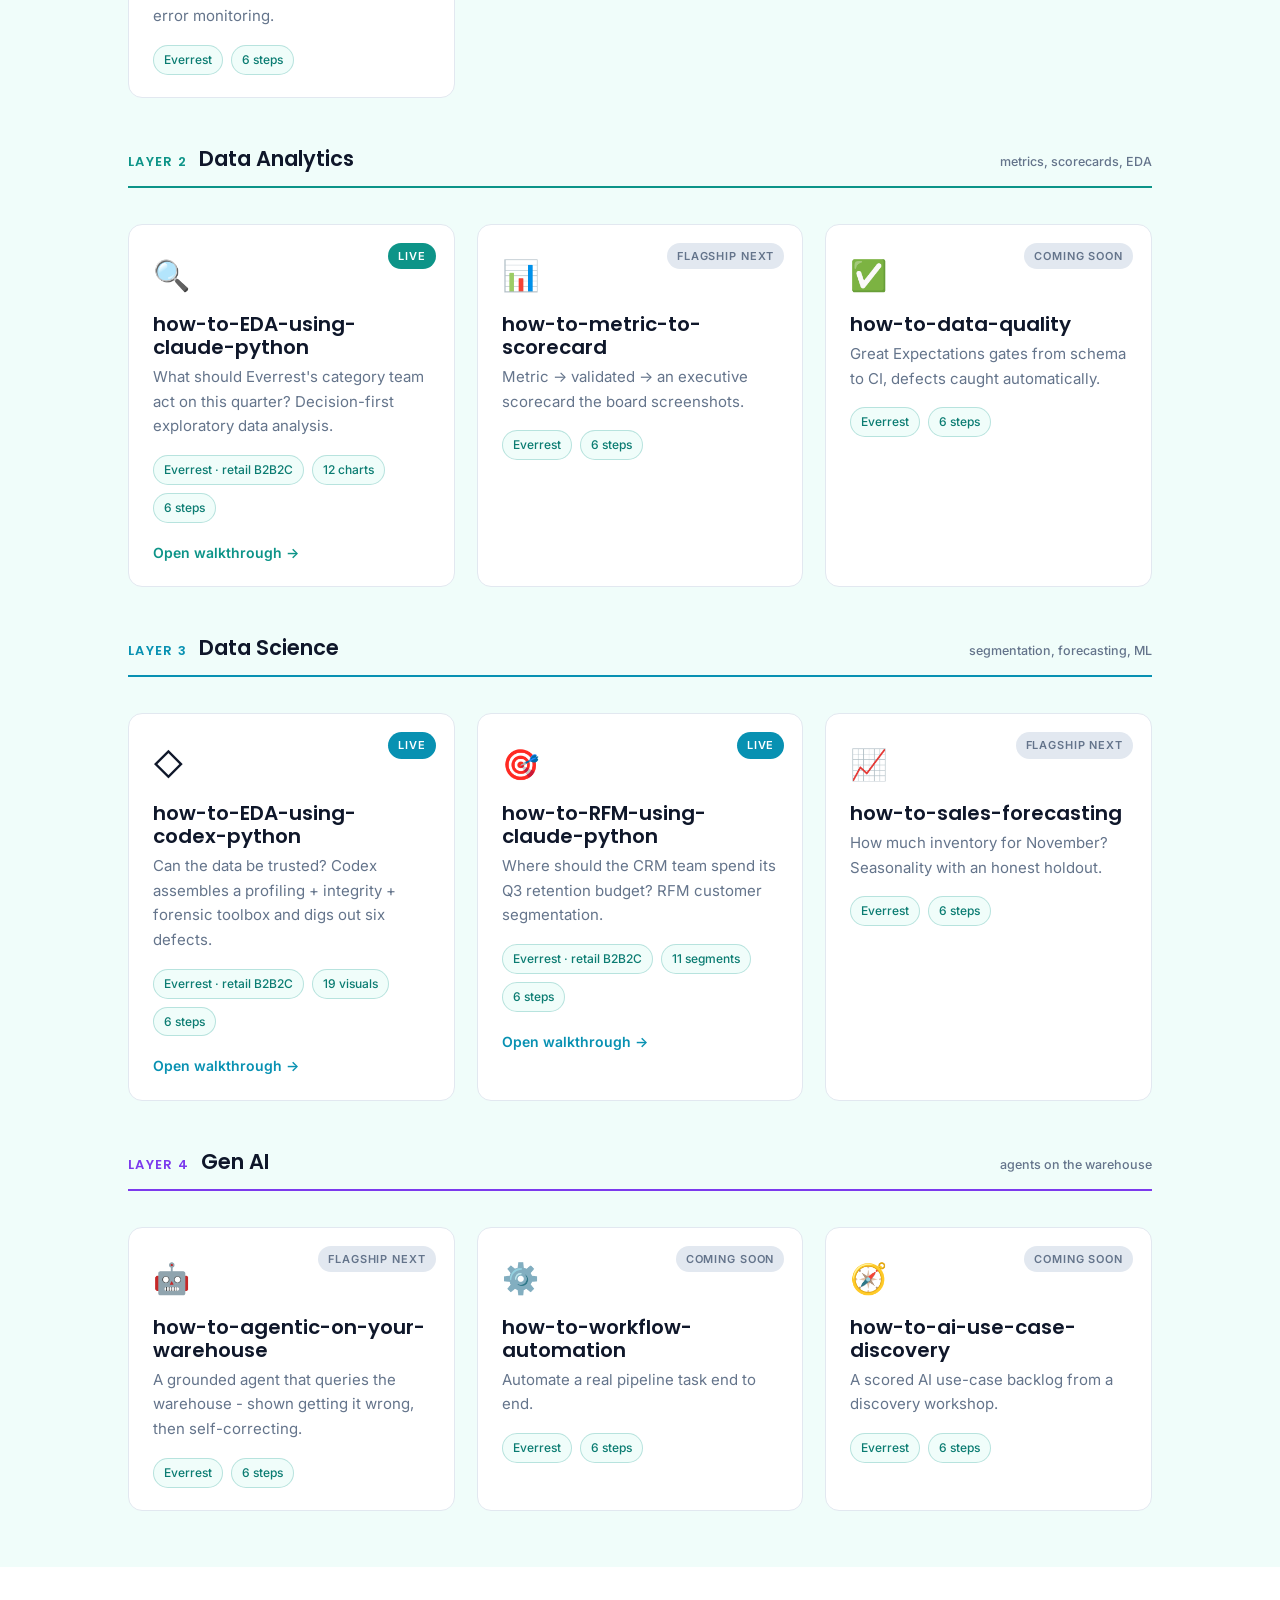
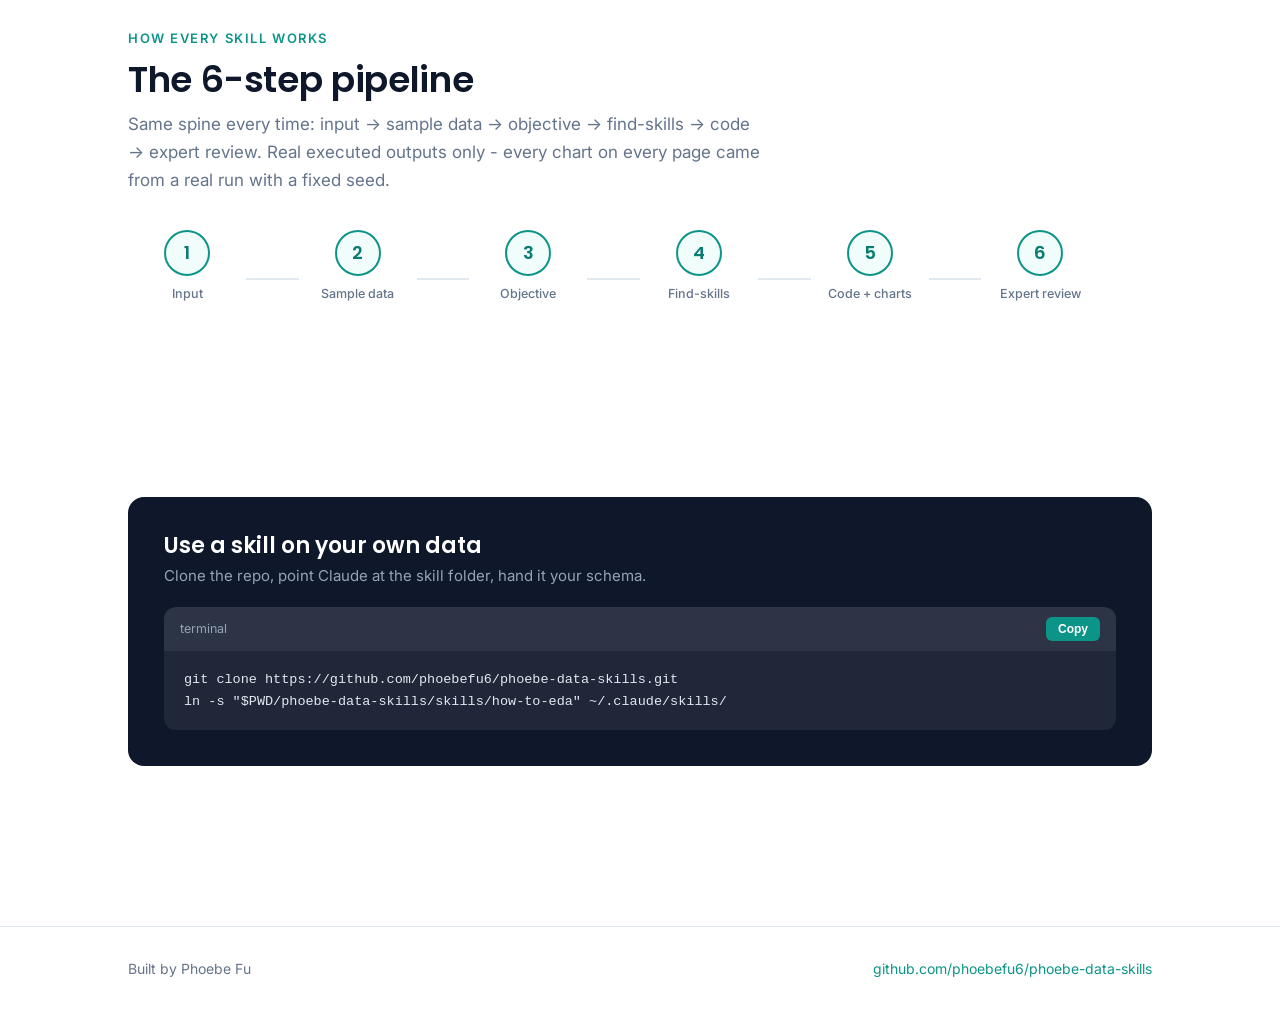
==== commit 85d68fea: "Add how-to-schema-consolidation (Infra): 9-server / 8,600-table estate + schema-diff-before-merge Se" ====
--- a/docs/index.html
+++ b/docs/index.html
@@ -42,10 +42,10 @@
     <h1>Data skills you can<br><span class="tealline">install, not just read.</span></h1>
     <p class="lede">One retail platform - Everrest - carried across the full data stack: raw dump to warehouse to analytics to AI agent. Each skill walks one complex case through a 6-step pipeline with real executed artifacts and an expert-review panel. Clone the repo, install the skill, run it on your own data.</p>
     <div class="stats">
-      <div class="stat"><div class="n num" data-count="4">0</div><div class="l">Skills live</div></div>
+      <div class="stat"><div class="n num" data-count="5">0</div><div class="l">Skills live</div></div>
       <div class="stat"><div class="n num" data-count="4">0</div><div class="l">Roadmap layers</div></div>
-      <div class="stat"><div class="n num" data-count="41">0</div><div class="l">Executed visuals</div></div>
-      <div class="stat"><div class="n num" data-count="625238">0</div><div class="l">Rows of sample data</div></div>
+      <div class="stat"><div class="n num" data-count="47">0</div><div class="l">Executed visuals</div></div>
+      <div class="stat"><div class="n num" data-count="726342">0</div><div class="l">Rows of sample data</div></div>
     </div>
     <div class="lineage-ribbon">
       <span>raw dump</span>→<span>lake</span>→<span>warehouse</span>→<span>marts</span>→<span>scorecard</span>→<span>agent</span>
@@ -72,6 +72,14 @@
           <h3>how-to-schema-and-warehouse</h3>
           <p class="obj">Turn a raw operational dump into a queryable DuckDB star schema with a data contract - the layer everyone fakes, done honestly.</p>
           <div class="chiprow"><span class="chip">Everrest · retail B2B2C</span><span class="chip">1 fact + 4 dims</span><span class="chip">6 steps</span></div>
+          <div class="go">Open walkthrough →</div>
+        </a>
+        <a class="skill-card reveal" href="how-to-schema-consolidation/">
+          <span class="status live">Live</span>
+          <div class="emoji">🗂️</div>
+          <h3>how-to-schema-consolidation</h3>
+          <p class="obj">9 servers, 8,600 cloned tables, drifted apart. Audit the sprawl and schema-diff across servers before merging copies into one.</p>
+          <div class="chiprow"><span class="chip">Everrest · 9-server estate</span><span class="chip">schema diff</span><span class="chip">6 steps</span></div>
           <div class="go">Open walkthrough →</div>
         </a>
         <div class="skill-card soon reveal"><span class="status soon">Coming soon</span><div class="emoji">📇</div><h3>how-to-data-dictionary</h3><p class="obj">Auto-document every column and register lineage in a catalog.</p><div class="chiprow"><span class="chip">Everrest</span><span class="chip">6 steps</span></div></div>
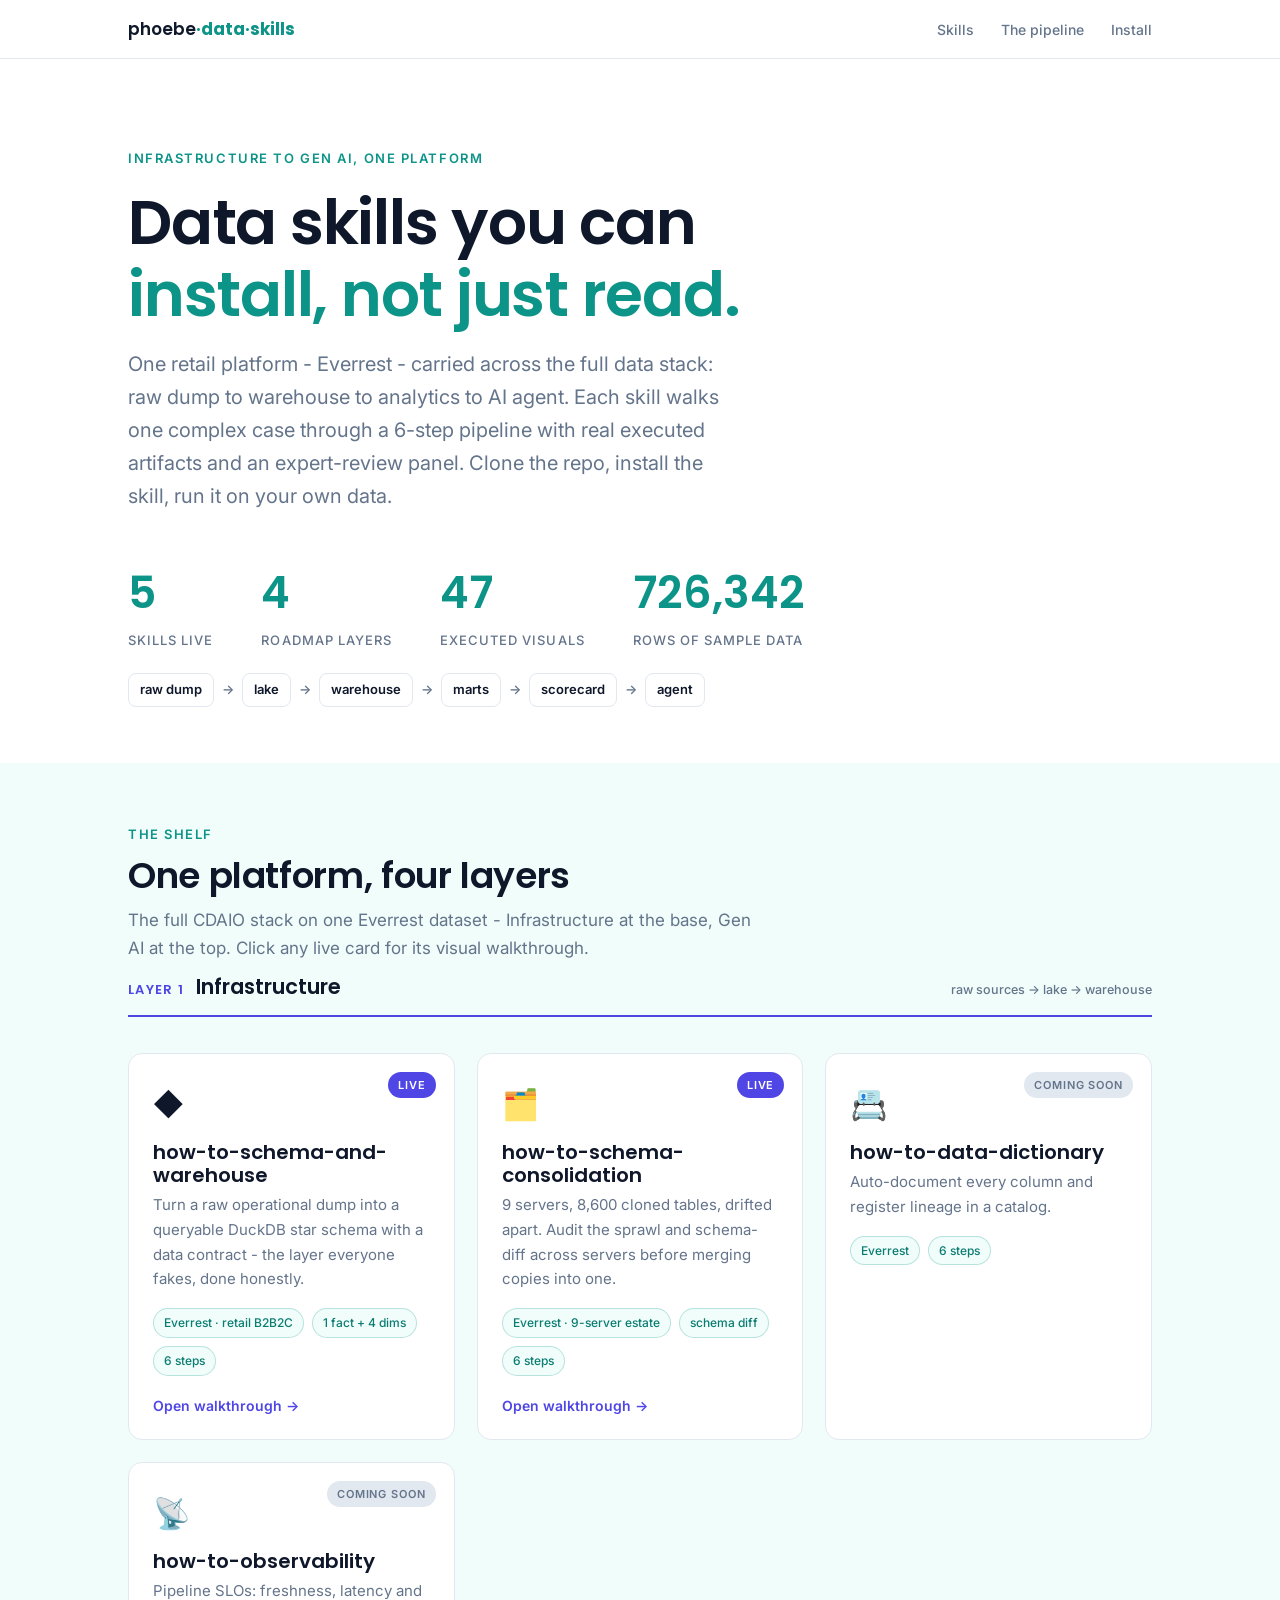
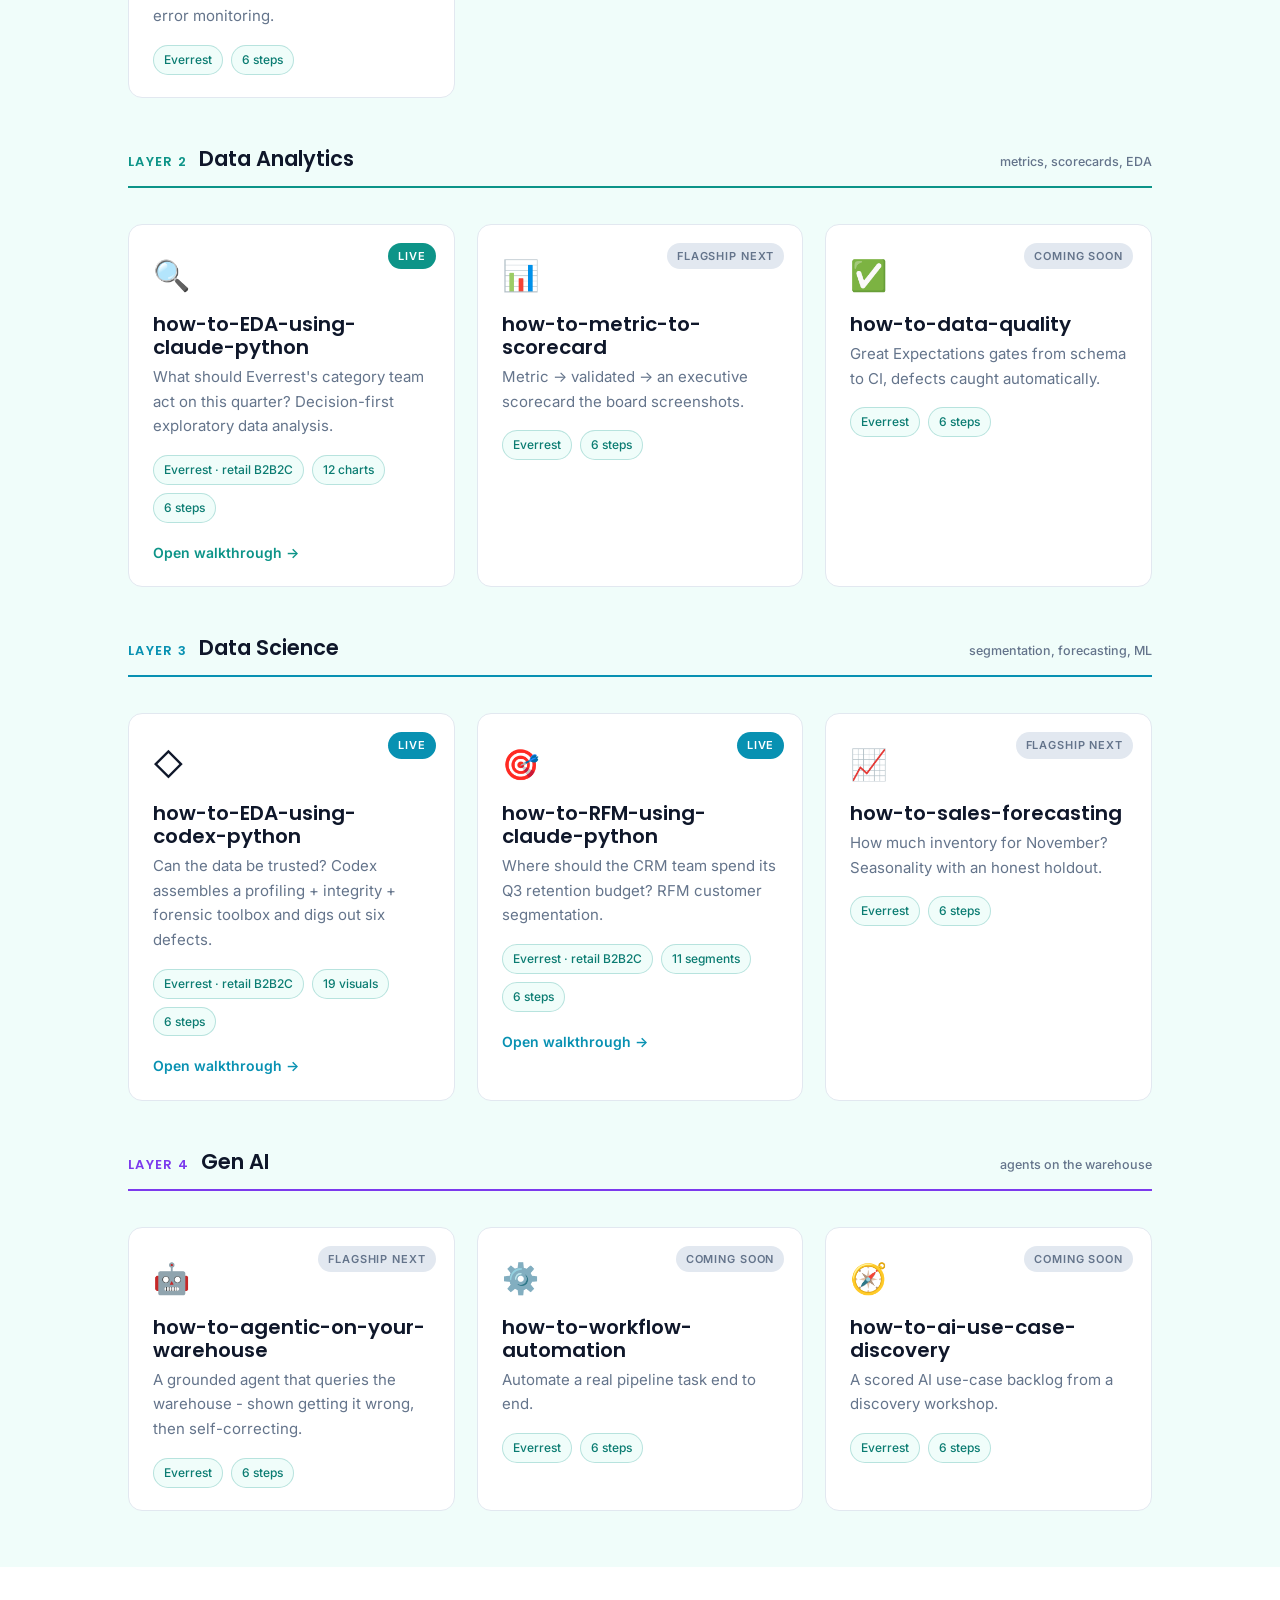
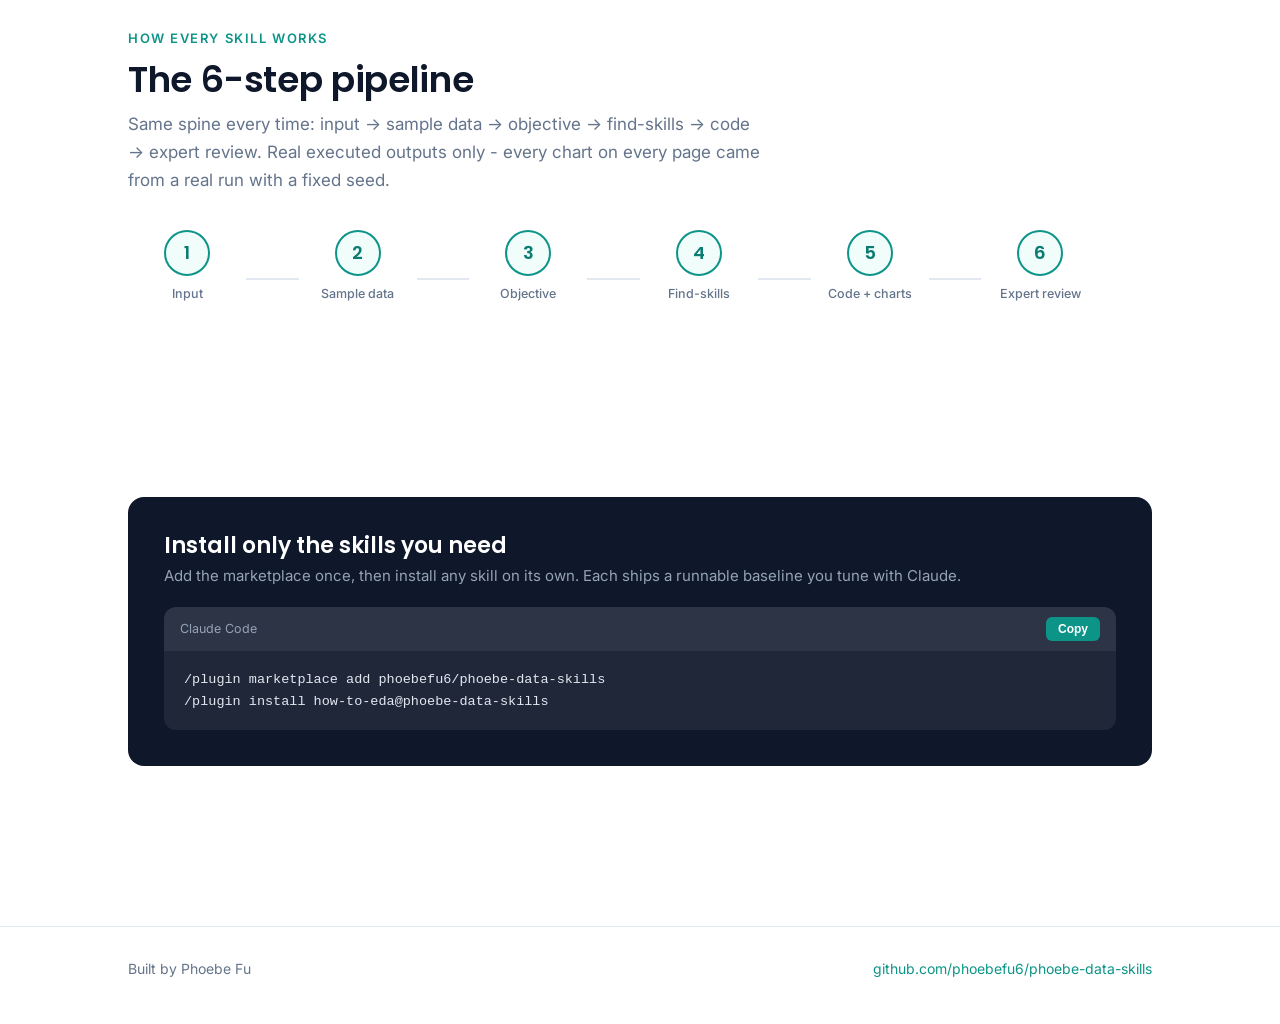
==== commit 5f5355c6: "Refactor to per-skill plugins so each skill installs on its own Each skill is now its own plugin und" ====
--- a/docs/index.html
+++ b/docs/index.html
@@ -169,12 +169,12 @@
 <section class="section" id="install">
   <div class="wrap">
     <div class="install">
-      <h3>Use a skill on your own data</h3>
-      <p>Clone the repo, point Claude at the skill folder, hand it your schema.</p>
+      <h3>Install only the skills you need</h3>
+      <p>Add the marketplace once, then install any skill on its own. Each ships a runnable baseline you tune with Claude.</p>
       <div class="code-card">
-        <div class="code-head"><span>terminal</span><button class="copy-btn">Copy</button></div>
-        <pre>git clone https://github.com/phoebefu6/phoebe-data-skills.git
-ln -s "$PWD/phoebe-data-skills/skills/how-to-eda" ~/.claude/skills/</pre>
+        <div class="code-head"><span>Claude Code</span><button class="copy-btn">Copy</button></div>
+        <pre>/plugin marketplace add phoebefu6/phoebe-data-skills
+/plugin install how-to-eda@phoebe-data-skills</pre>
       </div>
     </div>
   </div>
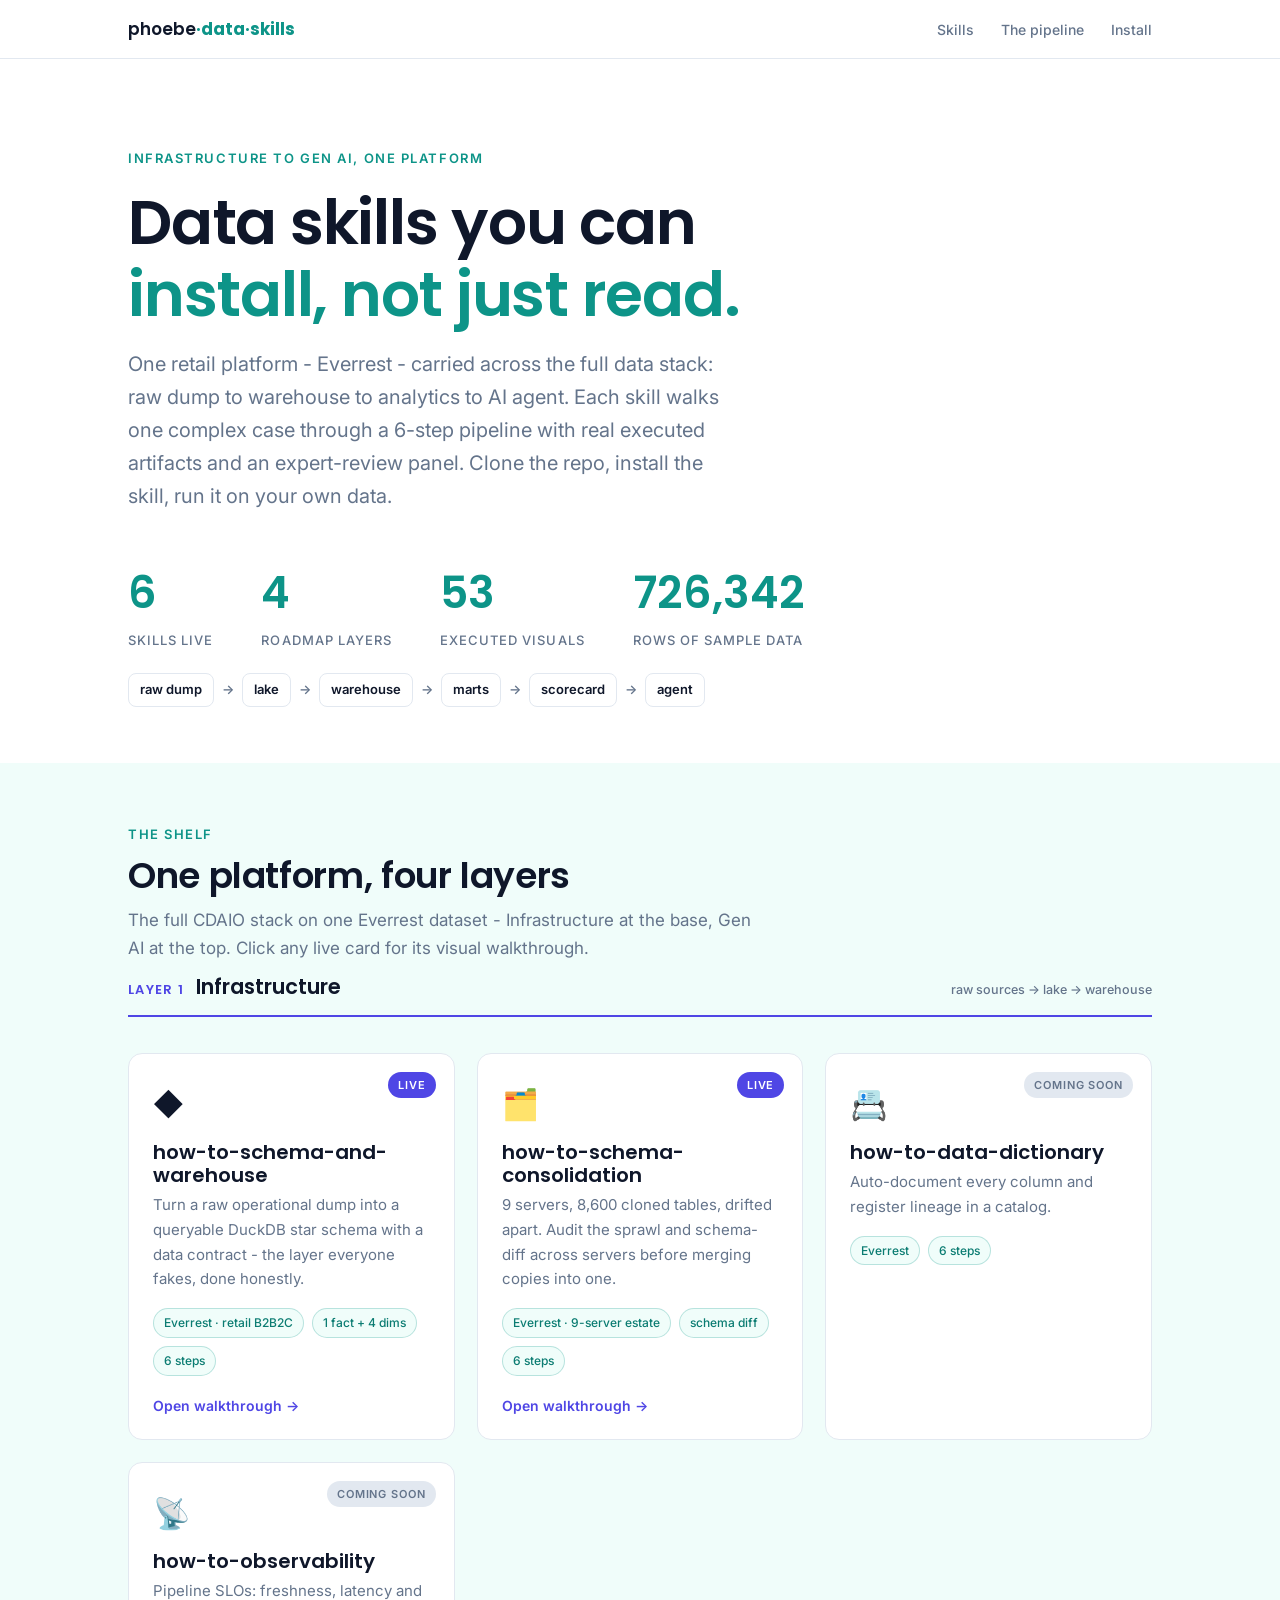
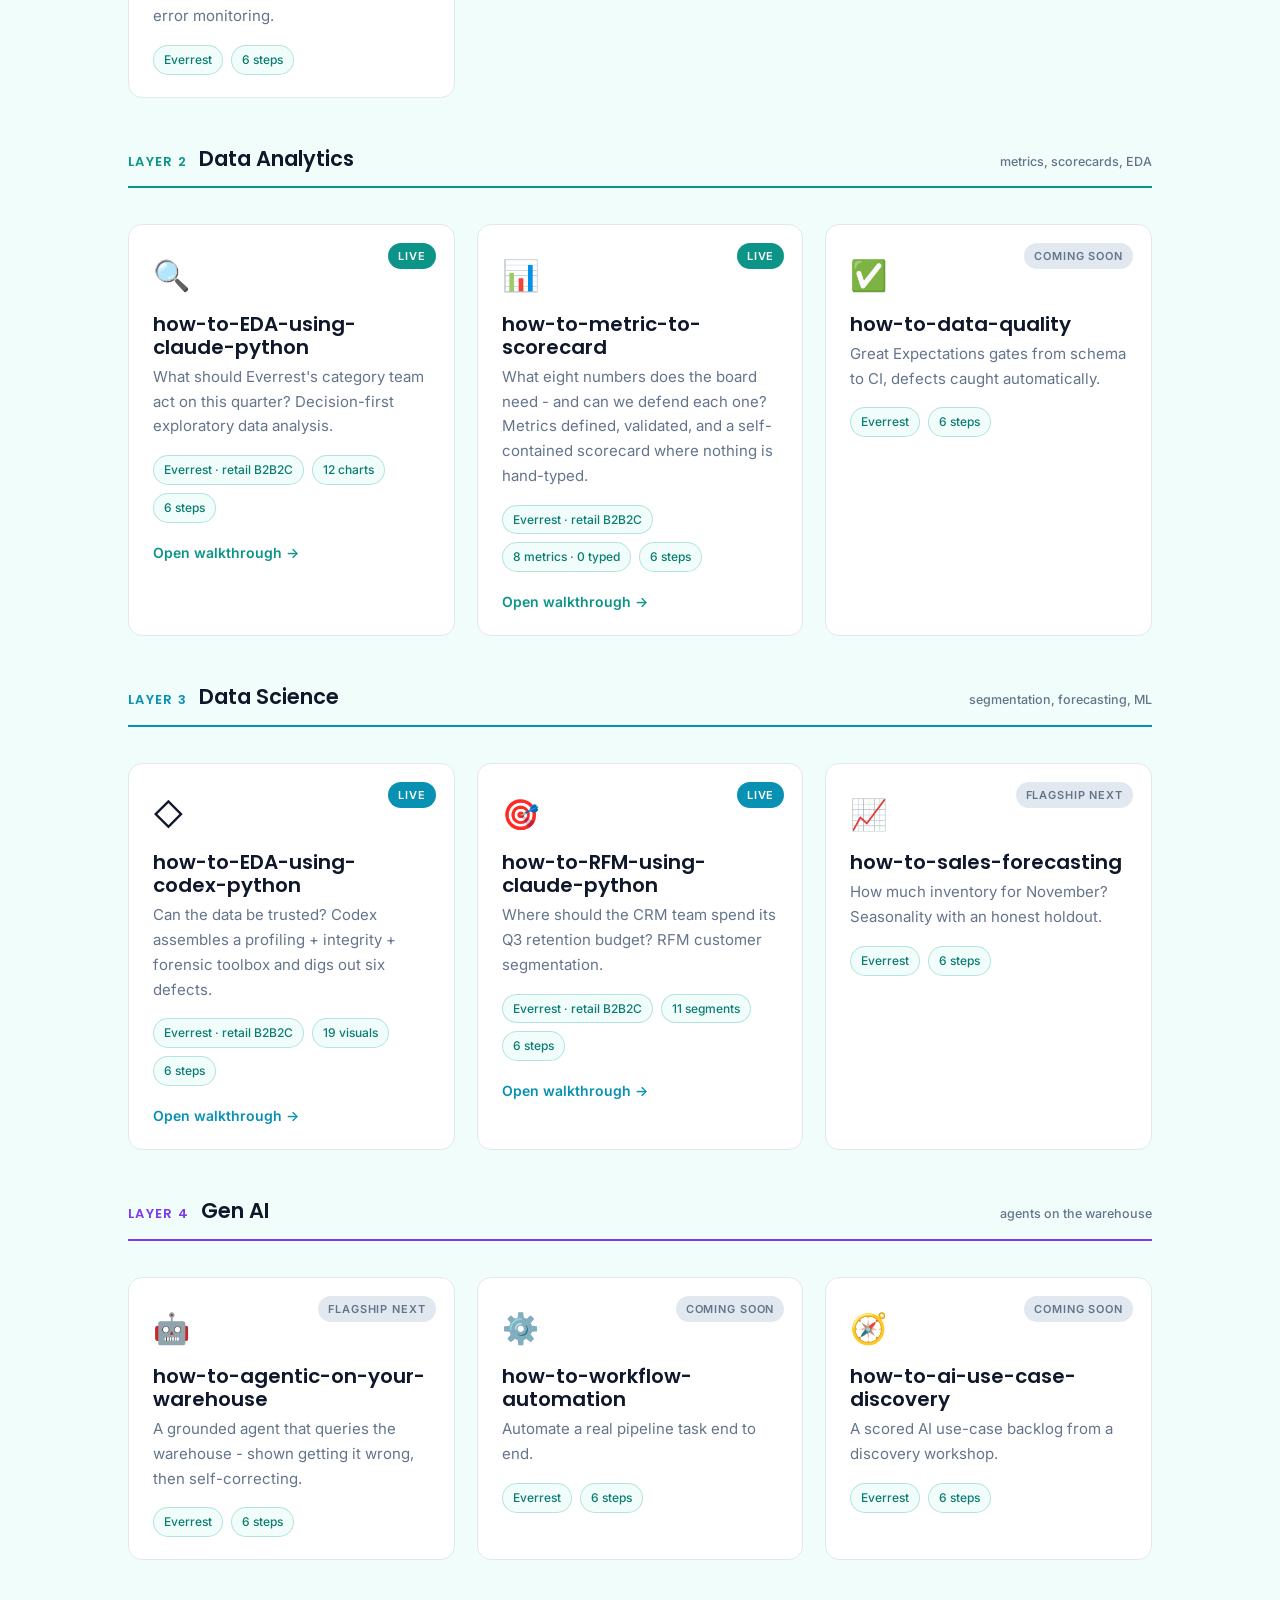
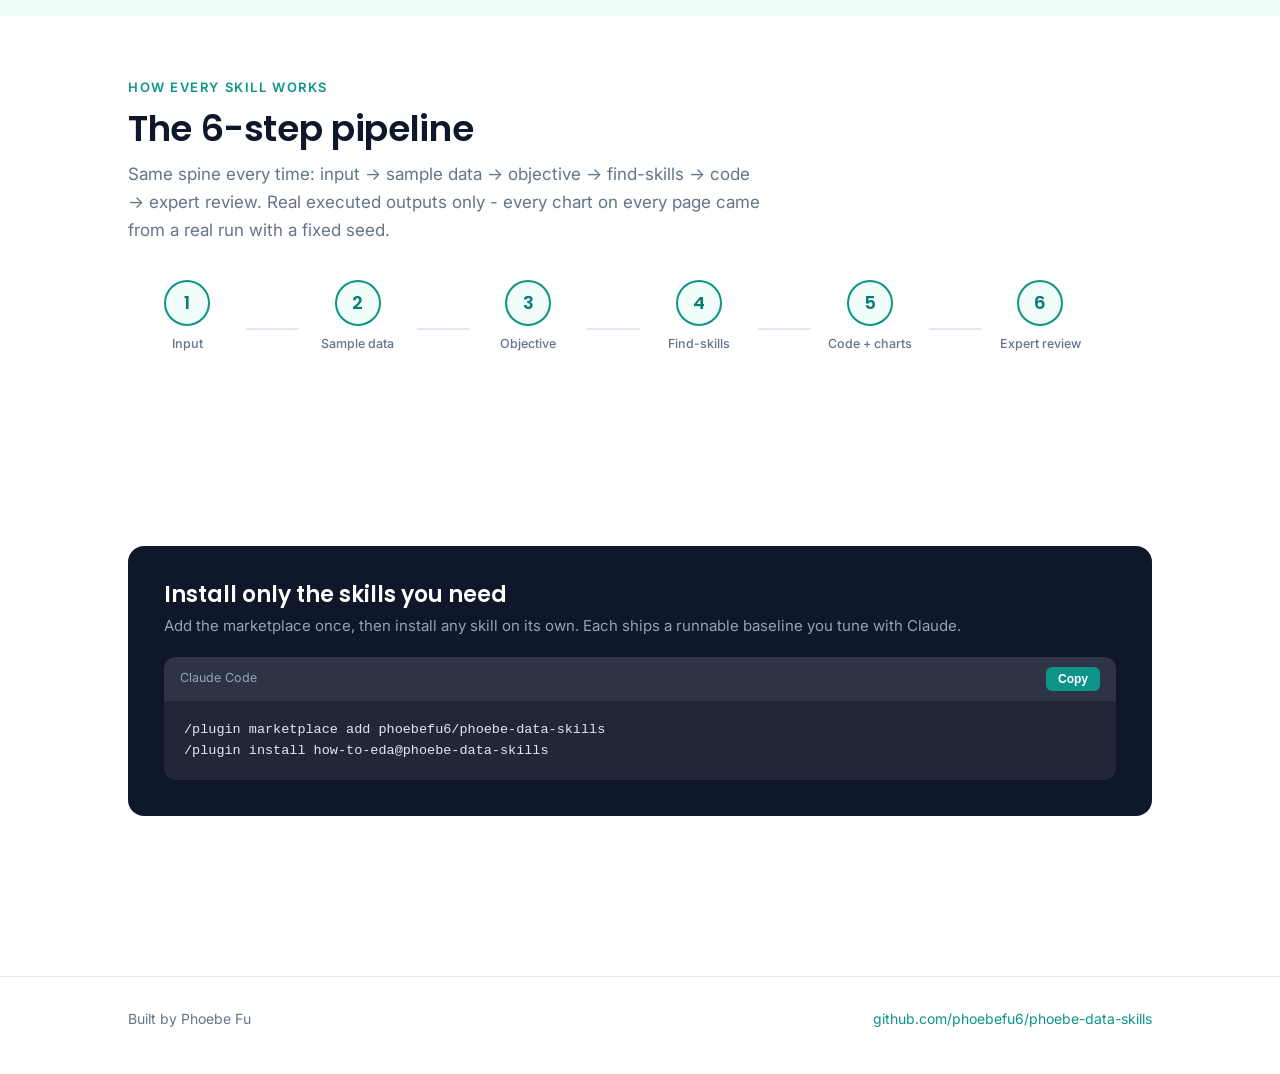
==== commit 67eab234: "Add how-to-metric-to-scorecard (Analytics flagship #2) Data Analytics layer flagship on the Everrest" ====
--- a/docs/index.html
+++ b/docs/index.html
@@ -42,9 +42,9 @@
     <h1>Data skills you can<br><span class="tealline">install, not just read.</span></h1>
     <p class="lede">One retail platform - Everrest - carried across the full data stack: raw dump to warehouse to analytics to AI agent. Each skill walks one complex case through a 6-step pipeline with real executed artifacts and an expert-review panel. Clone the repo, install the skill, run it on your own data.</p>
     <div class="stats">
-      <div class="stat"><div class="n num" data-count="5">0</div><div class="l">Skills live</div></div>
+      <div class="stat"><div class="n num" data-count="6">0</div><div class="l">Skills live</div></div>
       <div class="stat"><div class="n num" data-count="4">0</div><div class="l">Roadmap layers</div></div>
-      <div class="stat"><div class="n num" data-count="47">0</div><div class="l">Executed visuals</div></div>
+      <div class="stat"><div class="n num" data-count="53">0</div><div class="l">Executed visuals</div></div>
       <div class="stat"><div class="n num" data-count="726342">0</div><div class="l">Rows of sample data</div></div>
     </div>
     <div class="lineage-ribbon">
@@ -102,7 +102,14 @@
           <div class="chiprow"><span class="chip">Everrest · retail B2B2C</span><span class="chip">12 charts</span><span class="chip">6 steps</span></div>
           <div class="go">Open walkthrough →</div>
         </a>
-        <div class="skill-card soon reveal"><span class="status soon">Flagship next</span><div class="emoji">📊</div><h3>how-to-metric-to-scorecard</h3><p class="obj">Metric → validated → an executive scorecard the board screenshots.</p><div class="chiprow"><span class="chip">Everrest</span><span class="chip">6 steps</span></div></div>
+        <a class="skill-card reveal" href="how-to-metric-to-scorecard/">
+          <span class="status live">Live</span>
+          <div class="emoji">📊</div>
+          <h3>how-to-metric-to-scorecard</h3>
+          <p class="obj">What eight numbers does the board need - and can we defend each one? Metrics defined, validated, and a self-contained scorecard where nothing is hand-typed.</p>
+          <div class="chiprow"><span class="chip">Everrest · retail B2B2C</span><span class="chip">8 metrics · 0 typed</span><span class="chip">6 steps</span></div>
+          <div class="go">Open walkthrough →</div>
+        </a>
         <div class="skill-card soon reveal"><span class="status soon">Coming soon</span><div class="emoji">✅</div><h3>how-to-data-quality</h3><p class="obj">Great Expectations gates from schema to CI, defects caught automatically.</p><div class="chiprow"><span class="chip">Everrest</span><span class="chip">6 steps</span></div></div>
       </div>
     </div>
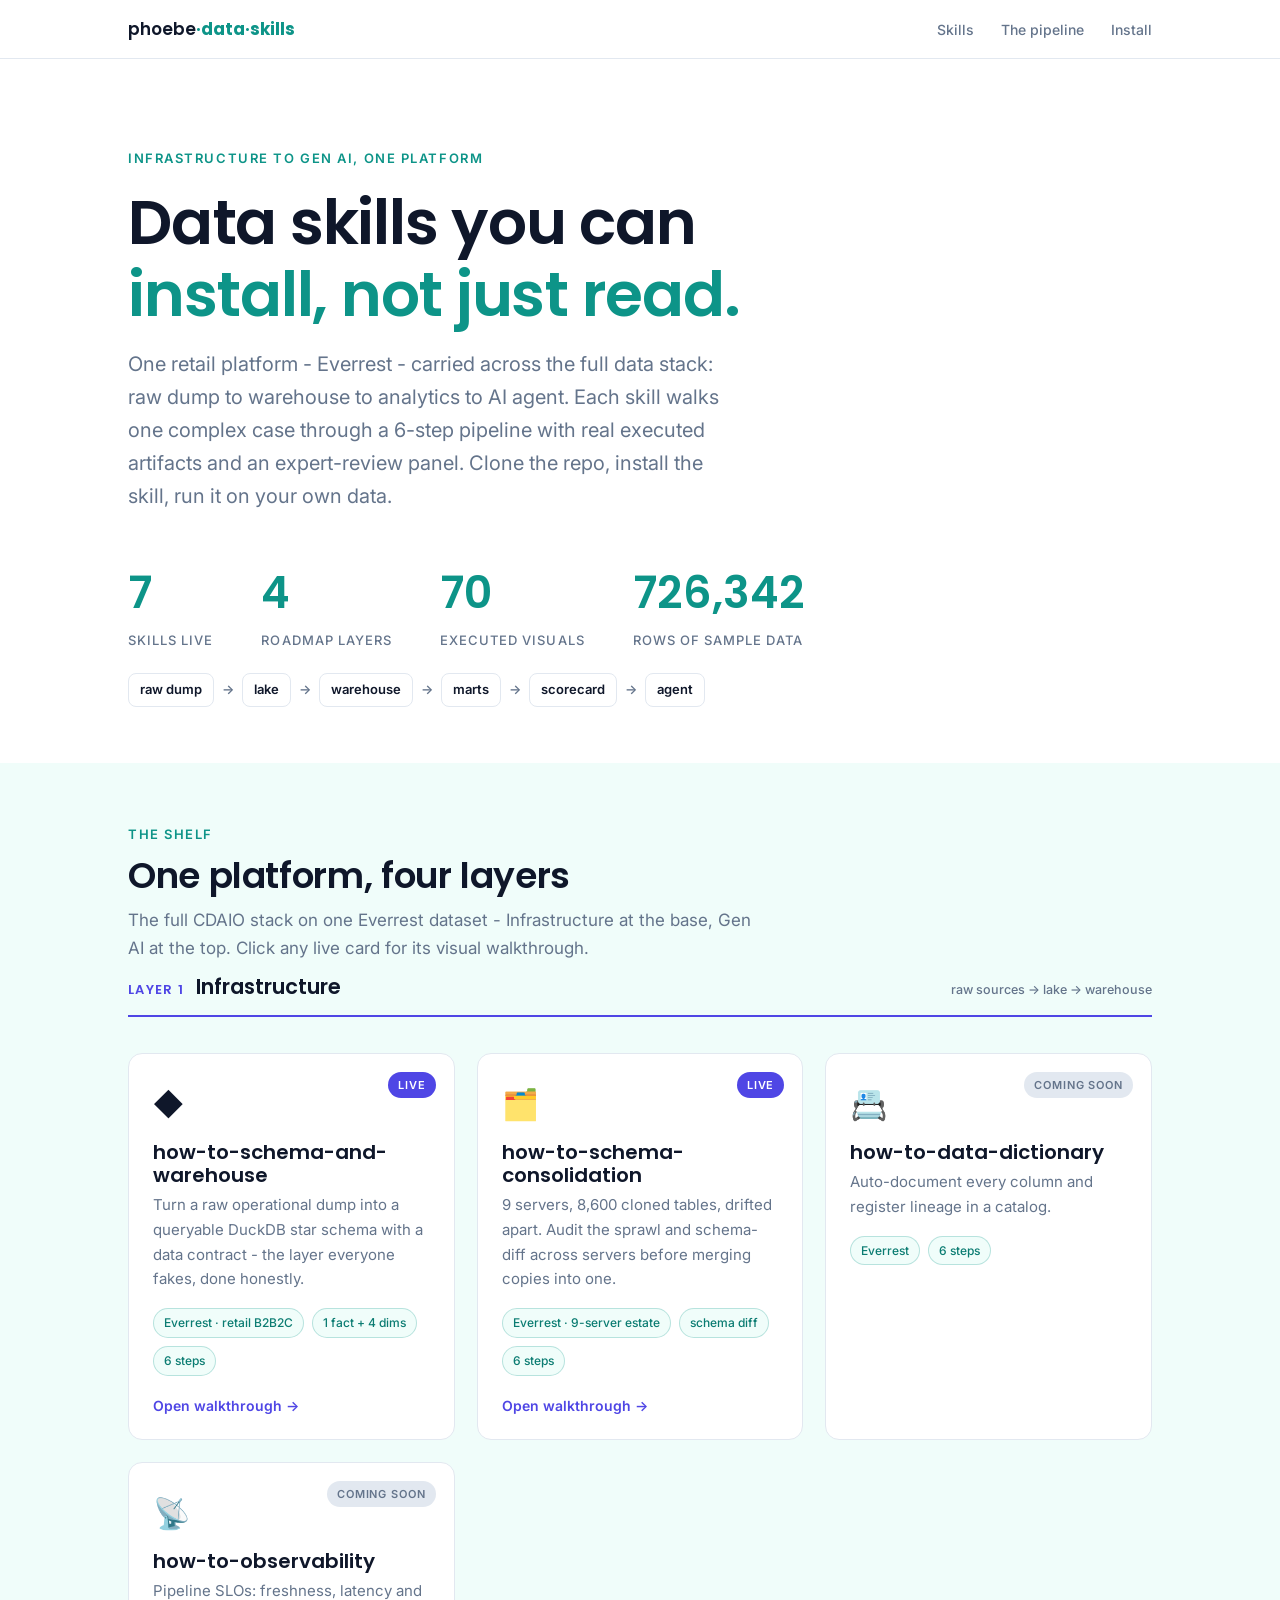
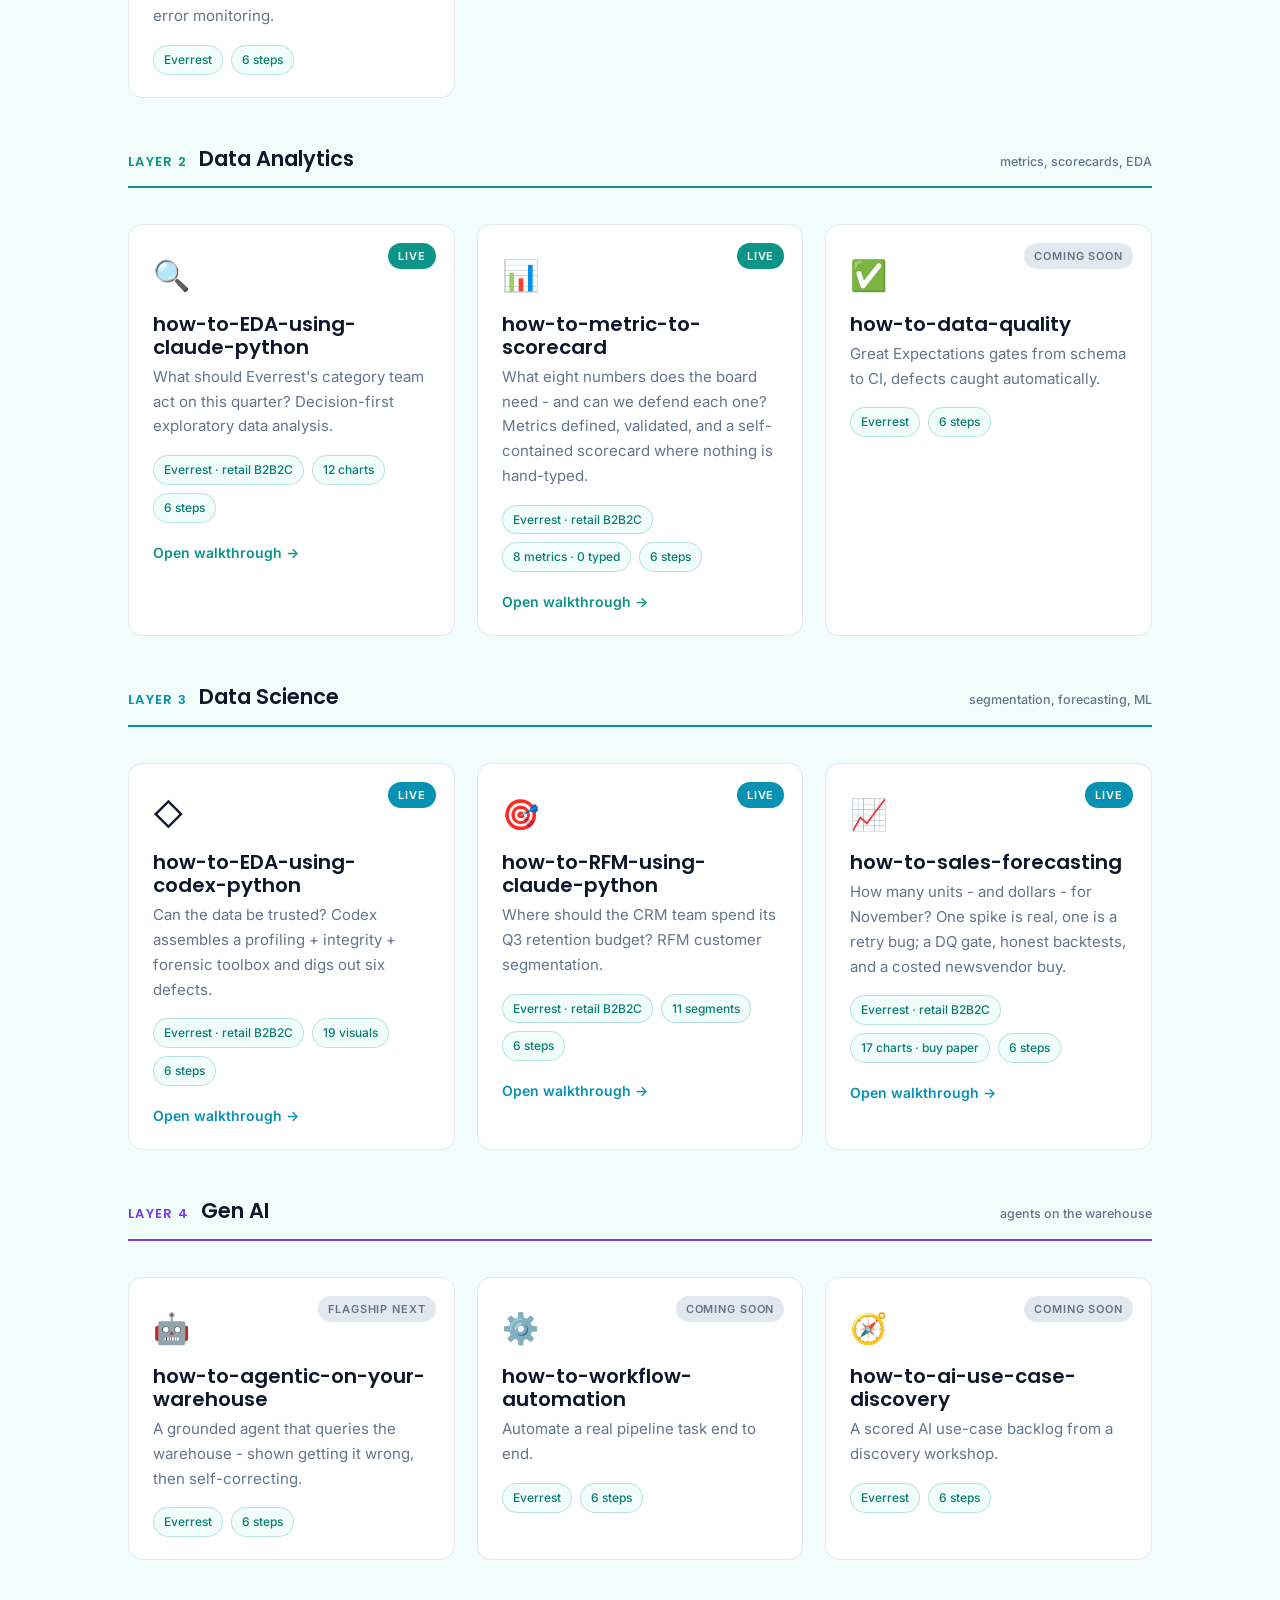
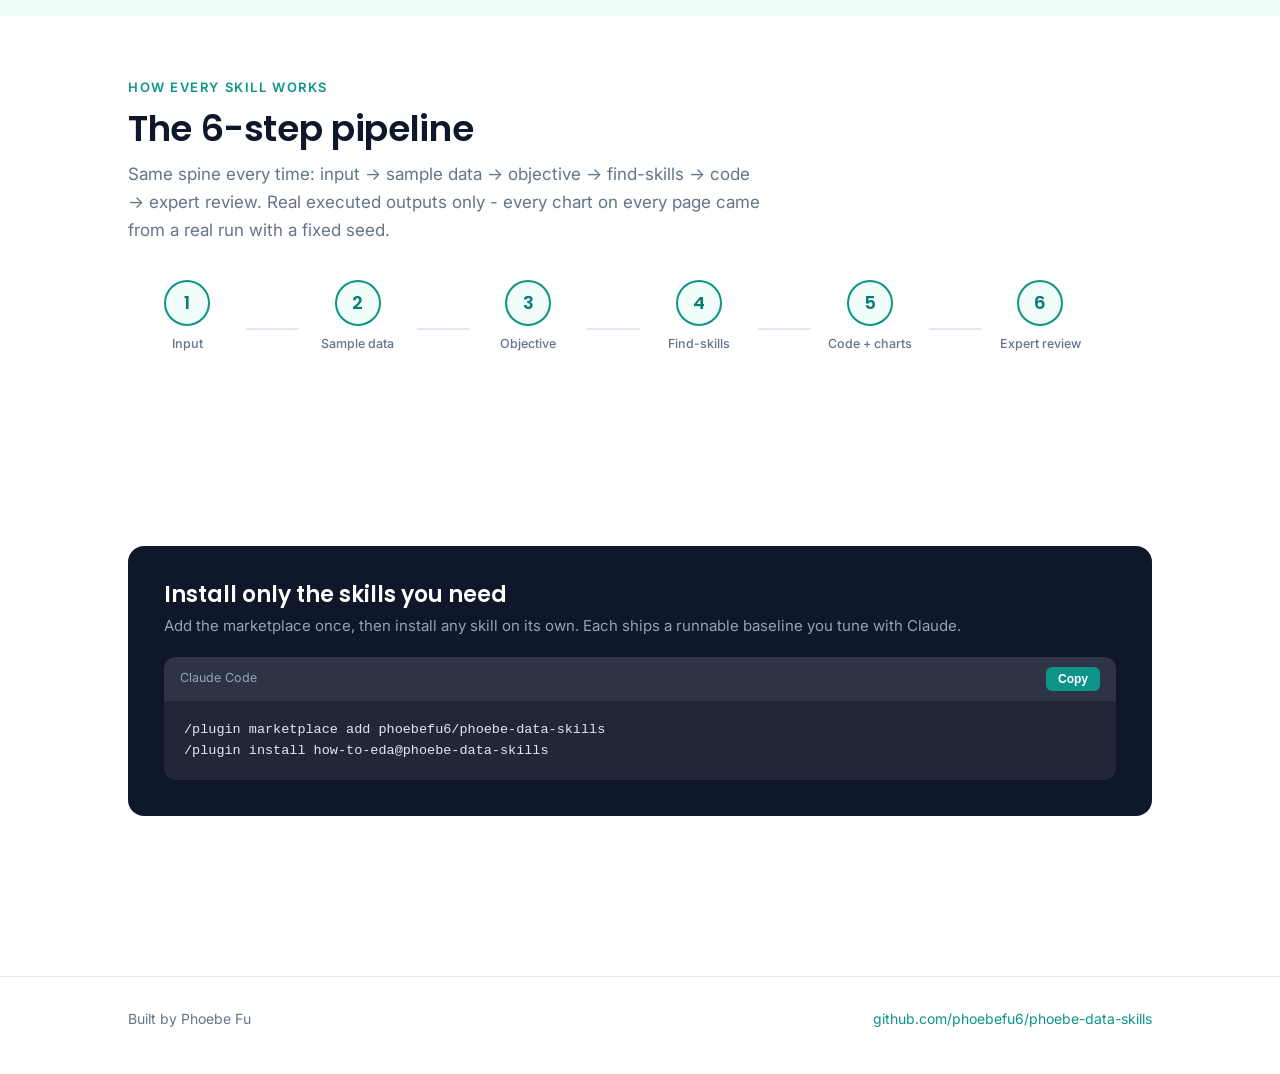
==== commit c27fcd24: "Add how-to-sales-forecasting (Data Science flagship #3) One real spike, one phantom: the DQ gate cat" ====
--- a/docs/index.html
+++ b/docs/index.html
@@ -42,9 +42,9 @@
     <h1>Data skills you can<br><span class="tealline">install, not just read.</span></h1>
     <p class="lede">One retail platform - Everrest - carried across the full data stack: raw dump to warehouse to analytics to AI agent. Each skill walks one complex case through a 6-step pipeline with real executed artifacts and an expert-review panel. Clone the repo, install the skill, run it on your own data.</p>
     <div class="stats">
-      <div class="stat"><div class="n num" data-count="6">0</div><div class="l">Skills live</div></div>
+      <div class="stat"><div class="n num" data-count="7">0</div><div class="l">Skills live</div></div>
       <div class="stat"><div class="n num" data-count="4">0</div><div class="l">Roadmap layers</div></div>
-      <div class="stat"><div class="n num" data-count="53">0</div><div class="l">Executed visuals</div></div>
+      <div class="stat"><div class="n num" data-count="70">0</div><div class="l">Executed visuals</div></div>
       <div class="stat"><div class="n num" data-count="726342">0</div><div class="l">Rows of sample data</div></div>
     </div>
     <div class="lineage-ribbon">
@@ -137,7 +137,14 @@
           <div class="chiprow"><span class="chip">Everrest · retail B2B2C</span><span class="chip">11 segments</span><span class="chip">6 steps</span></div>
           <div class="go">Open walkthrough →</div>
         </a>
-        <div class="skill-card soon reveal"><span class="status soon">Flagship next</span><div class="emoji">📈</div><h3>how-to-sales-forecasting</h3><p class="obj">How much inventory for November? Seasonality with an honest holdout.</p><div class="chiprow"><span class="chip">Everrest</span><span class="chip">6 steps</span></div></div>
+        <a class="skill-card reveal" href="how-to-sales-forecasting/">
+          <span class="status live">Live</span>
+          <div class="emoji">📈</div>
+          <h3>how-to-sales-forecasting</h3>
+          <p class="obj">How many units - and dollars - for November? One spike is real, one is a retry bug; a DQ gate, honest backtests, and a costed newsvendor buy.</p>
+          <div class="chiprow"><span class="chip">Everrest · retail B2B2C</span><span class="chip">17 charts · buy paper</span><span class="chip">6 steps</span></div>
+          <div class="go">Open walkthrough →</div>
+        </a>
       </div>
     </div>
 
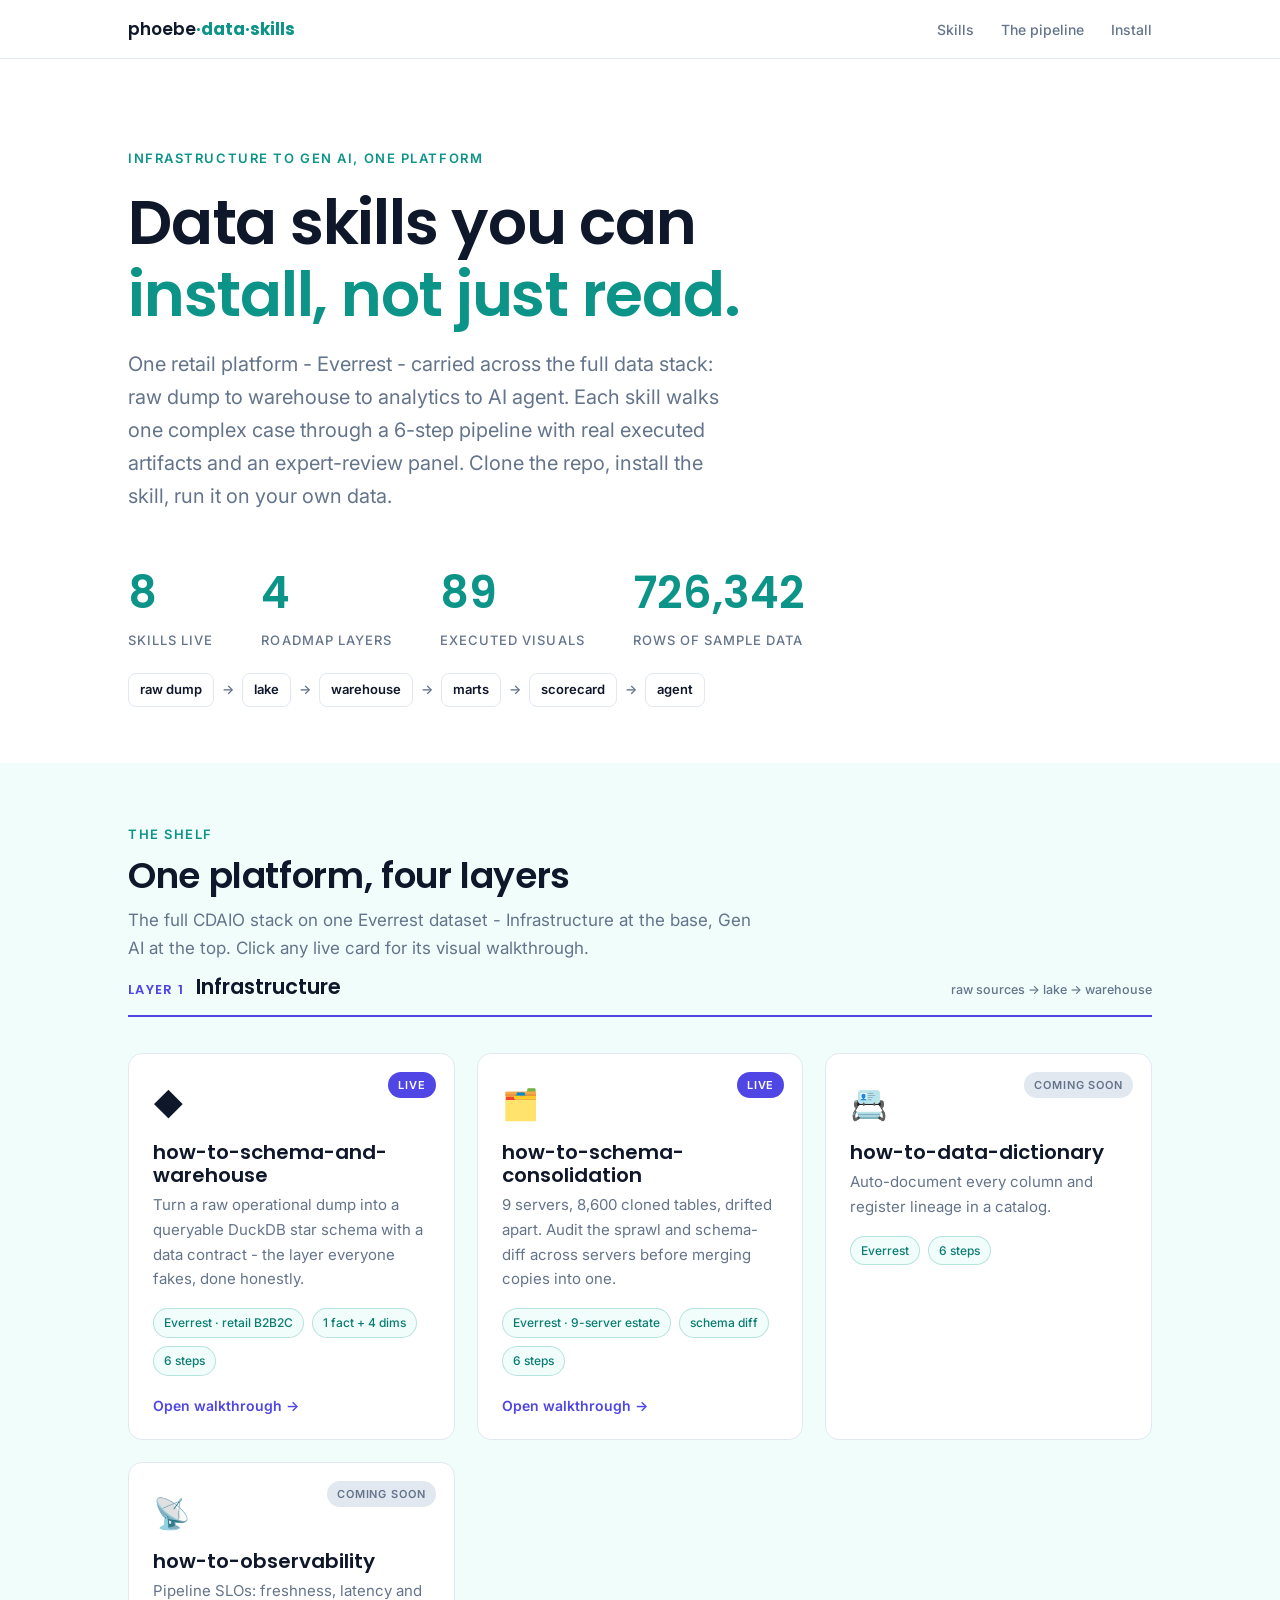
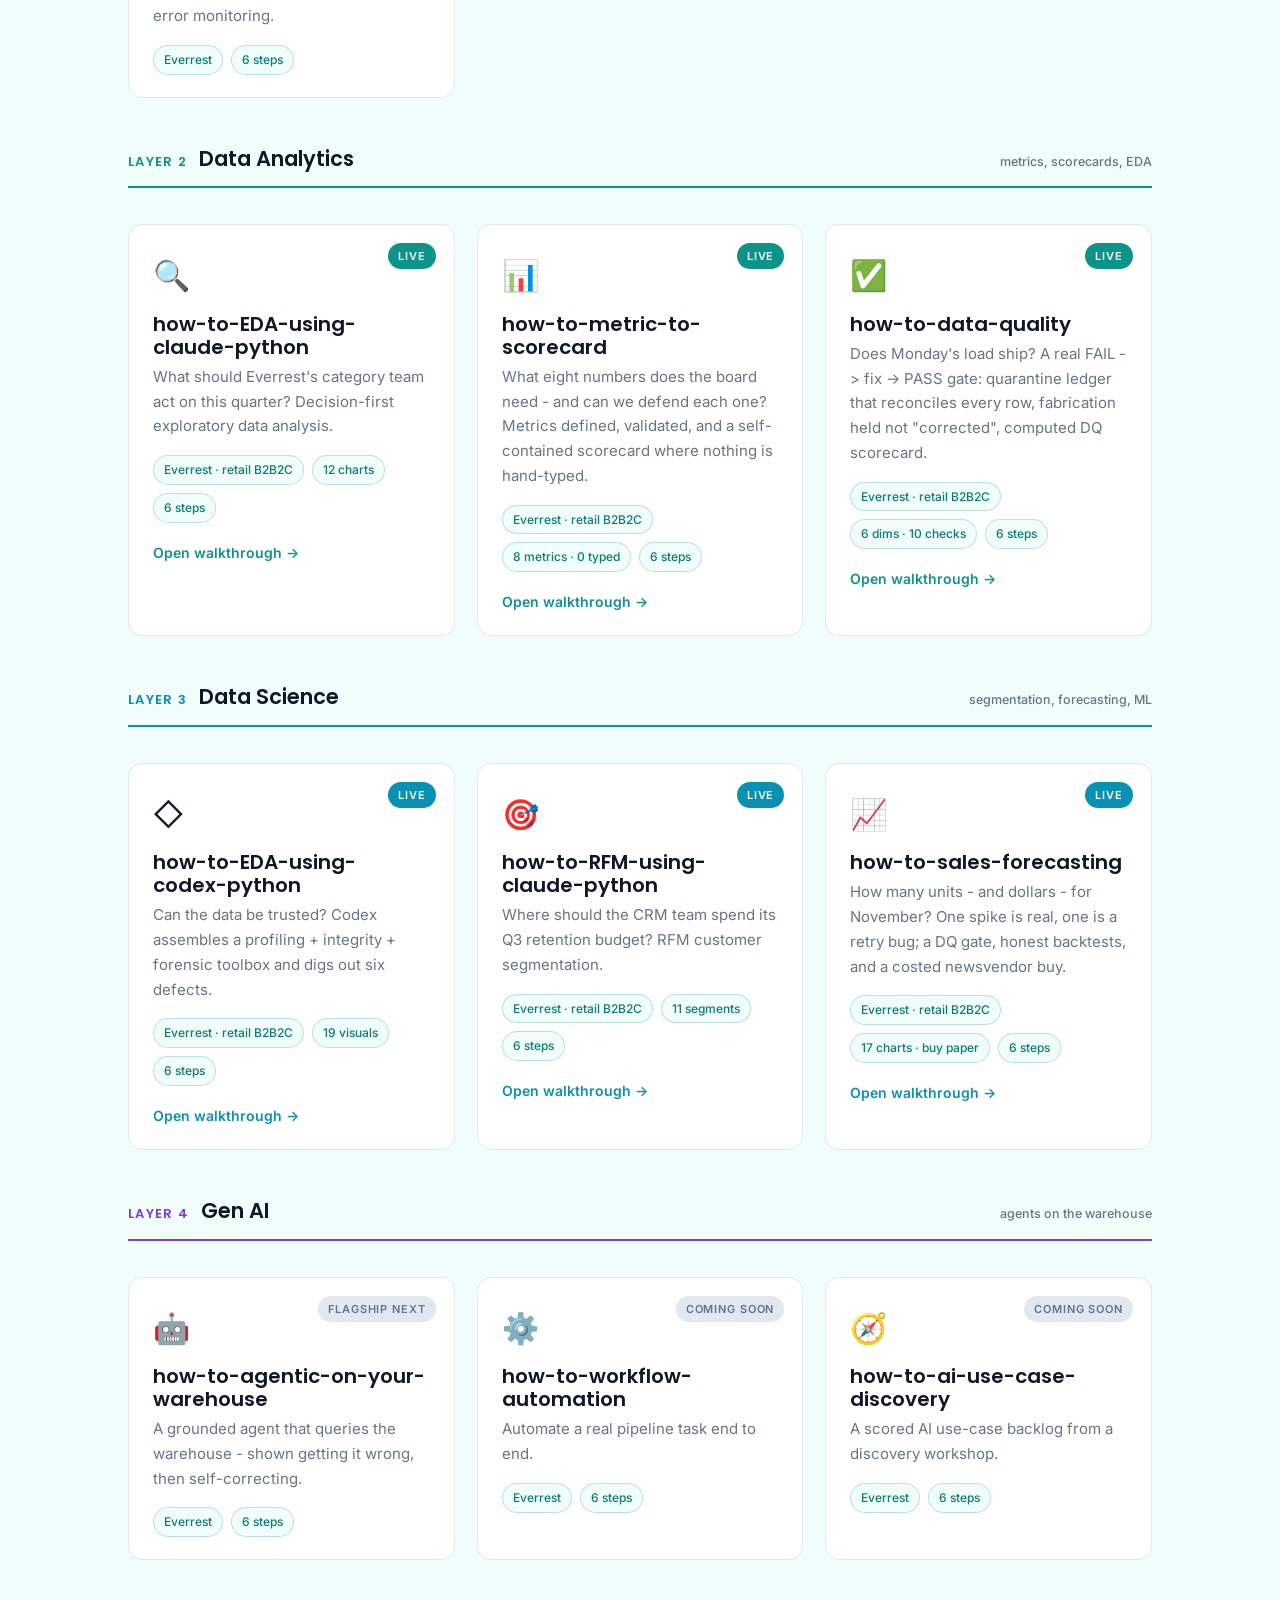
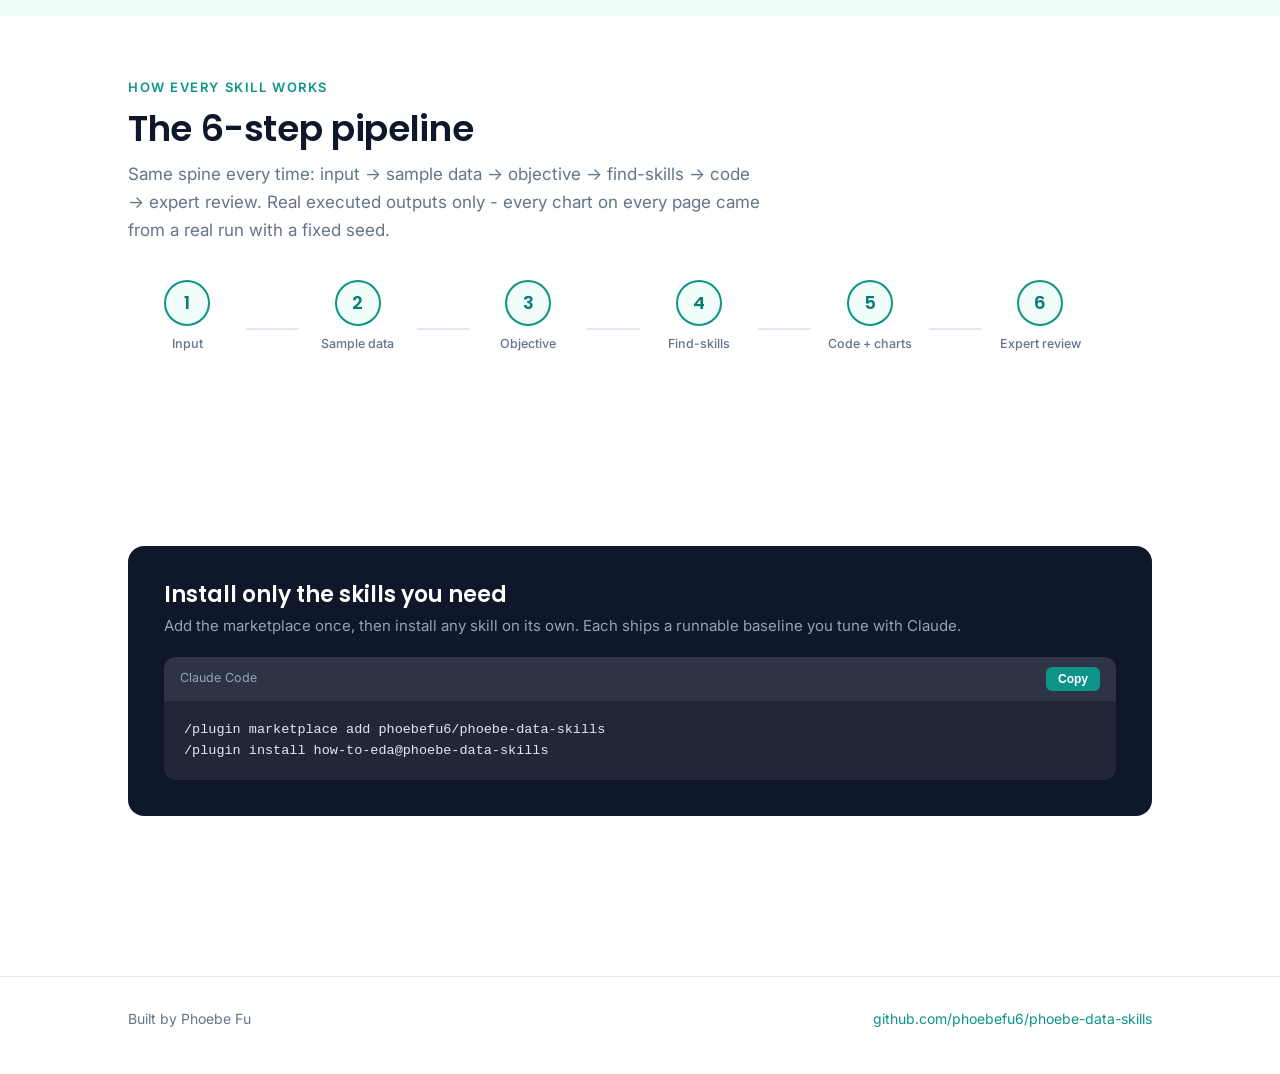
==== commit 5f3d12eb: "Add how-to-data-quality (Analytics layer, gate + scorecard track) Real FAIL -> fix -> PASS data-qual" ====
--- a/docs/index.html
+++ b/docs/index.html
@@ -42,9 +42,9 @@
     <h1>Data skills you can<br><span class="tealline">install, not just read.</span></h1>
     <p class="lede">One retail platform - Everrest - carried across the full data stack: raw dump to warehouse to analytics to AI agent. Each skill walks one complex case through a 6-step pipeline with real executed artifacts and an expert-review panel. Clone the repo, install the skill, run it on your own data.</p>
     <div class="stats">
-      <div class="stat"><div class="n num" data-count="7">0</div><div class="l">Skills live</div></div>
+      <div class="stat"><div class="n num" data-count="8">0</div><div class="l">Skills live</div></div>
       <div class="stat"><div class="n num" data-count="4">0</div><div class="l">Roadmap layers</div></div>
-      <div class="stat"><div class="n num" data-count="70">0</div><div class="l">Executed visuals</div></div>
+      <div class="stat"><div class="n num" data-count="89">0</div><div class="l">Executed visuals</div></div>
       <div class="stat"><div class="n num" data-count="726342">0</div><div class="l">Rows of sample data</div></div>
     </div>
     <div class="lineage-ribbon">
@@ -110,7 +110,14 @@
           <div class="chiprow"><span class="chip">Everrest · retail B2B2C</span><span class="chip">8 metrics · 0 typed</span><span class="chip">6 steps</span></div>
           <div class="go">Open walkthrough →</div>
         </a>
-        <div class="skill-card soon reveal"><span class="status soon">Coming soon</span><div class="emoji">✅</div><h3>how-to-data-quality</h3><p class="obj">Great Expectations gates from schema to CI, defects caught automatically.</p><div class="chiprow"><span class="chip">Everrest</span><span class="chip">6 steps</span></div></div>
+        <a class="skill-card reveal" href="how-to-data-quality/">
+          <span class="status live">Live</span>
+          <div class="emoji">✅</div>
+          <h3>how-to-data-quality</h3>
+          <p class="obj">Does Monday's load ship? A real FAIL -> fix -> PASS gate: quarantine ledger that reconciles every row, fabrication held not "corrected", computed DQ scorecard.</p>
+          <div class="chiprow"><span class="chip">Everrest · retail B2B2C</span><span class="chip">6 dims · 10 checks</span><span class="chip">6 steps</span></div>
+          <div class="go">Open walkthrough →</div>
+        </a>
       </div>
     </div>
 
